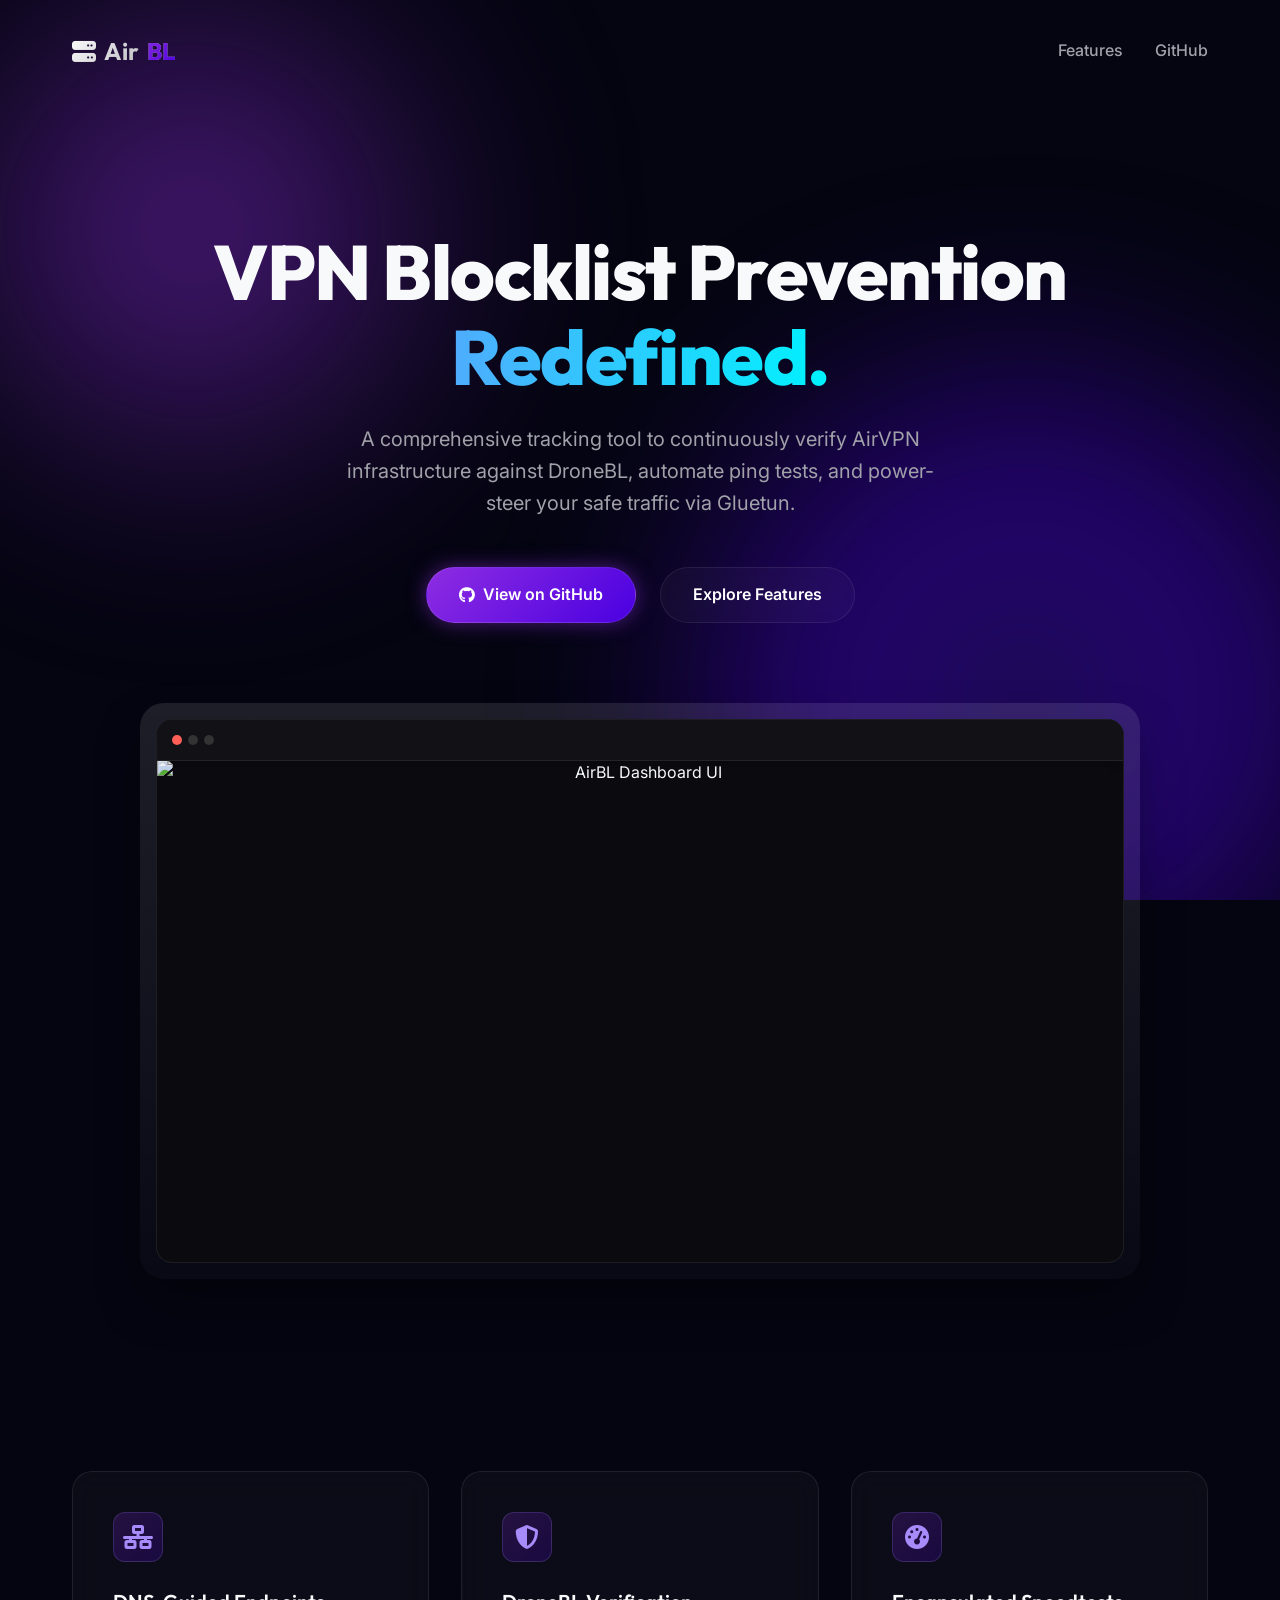
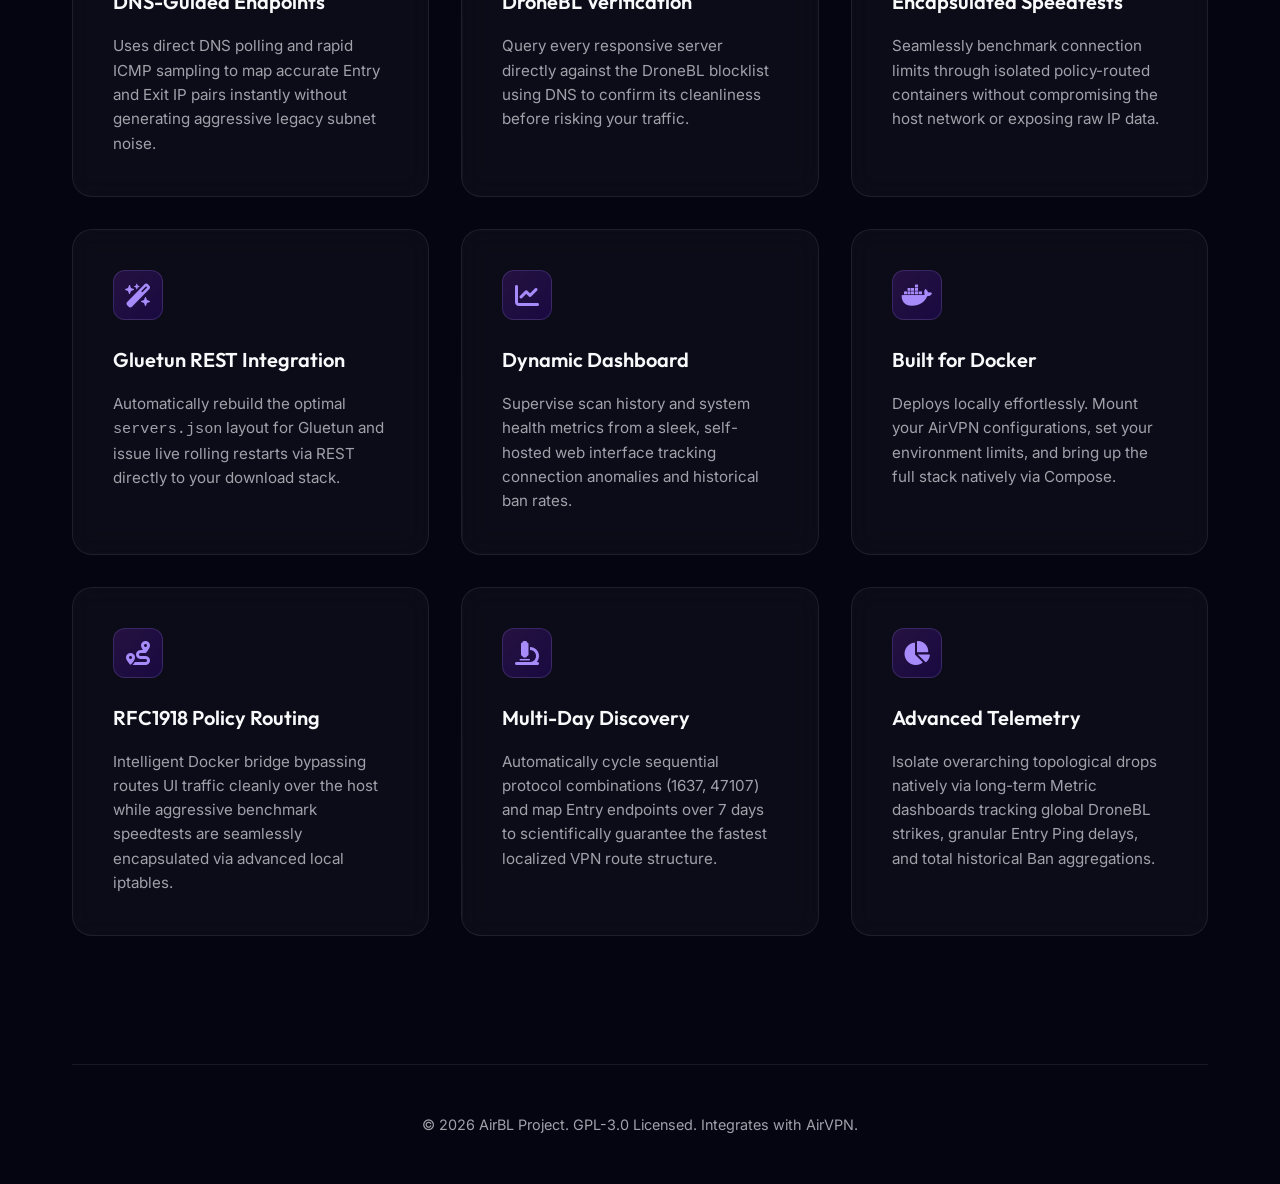
==== index.html @ 12a6de23 "Create index.html" ====
<!DOCTYPE html>
<html lang="en">

<head>
  <meta charset="UTF-8">
  <meta name="viewport" content="width=device-width, initial-scale=1.0">
  <title>AirBL - Advanced AirVPN Blocklist Scanner</title>
  <meta name="description"
    content="AirBL is a comprehensive tool to scan AirVPN server infrastructure against the DroneBL blocklist, complete with ping testing, speedtest integration, and a real-time web dashboard.">
  <link rel="icon"
    href="data:image/svg+xml,<svg xmlns=%22http://www.w3.org/2000/svg%22 viewBox=%220 0 100 100%22><text y=%22.9em%22 font-size=%2290%22>🌐</text></svg>">
  <link rel="preconnect" href="https://fonts.googleapis.com">
  <link rel="preconnect" href="https://fonts.gstatic.com" crossorigin>
  <link
    href="https://fonts.googleapis.com/css2?family=Inter:wght@400;500;600;700;800&family=Outfit:wght@500;700&display=swap"
    rel="stylesheet">
  <style>
    :root {
      --bg-dark: #050511;
      --glass-bg: rgba(255, 255, 255, 0.03);
      --glass-border: rgba(255, 255, 255, 0.08);
      --primary: #4A00E0;
      --secondary: #8E2DE2;
      --accent-glow: rgba(142, 45, 226, 0.5);
      --text-main: #f8f9fa;
      --text-muted: #a1a1aa;
    }

    * {
      margin: 0;
      padding: 0;
      box-sizing: border-box;
    }

    body {
      font-family: 'Inter', sans-serif;
      background-color: var(--bg-dark);
      color: var(--text-main);
      overflow-x: hidden;
      line-height: 1.6;
    }

    /* Animated Background */
    .bg-blobs {
      position: fixed;
      top: 0;
      left: 0;
      width: 100vw;
      height: 100vh;
      z-index: -1;
      overflow: hidden;
      pointer-events: none;
    }

    .blob {
      position: absolute;
      border-radius: 50%;
      filter: blur(100px);
      opacity: 0.6;
      animation: float 20s infinite ease-in-out alternate;
    }

    .blob-1 {
      top: -10%;
      left: -10%;
      width: 50vw;
      height: 50vw;
      background: radial-gradient(circle, var(--secondary) 0%, transparent 70%);
      animation-delay: 0s;
    }

    .blob-2 {
      bottom: -20%;
      right: -10%;
      width: 60vw;
      height: 60vw;
      background: radial-gradient(circle, #0f172a 0%, var(--primary) 40%, transparent 70%);
      animation-delay: -5s;
    }

    @keyframes float {
      0% {
        transform: translate(0, 0) scale(1);
      }

      50% {
        transform: translate(5%, 10%) scale(1.05);
      }

      100% {
        transform: translate(-5%, -5%) scale(0.95);
      }
    }

    /* Container */
    .container {
      max-width: 1200px;
      margin: 0 auto;
      padding: 0 2rem;
    }

    /* Navbar */
    header {
      padding: 2rem 0;
      display: flex;
      justify-content: space-between;
      align-items: center;
      animation: fadeInDown 1s ease-out forwards;
    }

    .logo {
      font-family: 'Outfit', sans-serif;
      font-size: 1.5rem;
      font-weight: 700;
      background: linear-gradient(135deg, #fff 0%, #a1a1aa 100%);
      -webkit-background-clip: text;
      -webkit-text-fill-color: transparent;
      display: flex;
      align-items: center;
      gap: 0.5rem;
    }

    .logo span {
      background: linear-gradient(135deg, var(--secondary) 0%, var(--primary) 100%);
      -webkit-background-clip: text;
      -webkit-text-fill-color: transparent;
    }

    .nav-links {
      display: flex;
      gap: 2rem;
    }

    .nav-links a {
      color: var(--text-muted);
      text-decoration: none;
      font-weight: 500;
      transition: color 0.3s ease;
    }

    .nav-links a:hover {
      color: var(--text-main);
    }

    /* Hero Section */
    .hero {
      text-align: center;
      padding: 8rem 0 4rem;
      animation: fadeInUp 1s ease-out 0.2s forwards;
      opacity: 0;
      display: flex;
      flex-direction: column;
      align-items: center;
    }

    h1 {
      font-family: 'Outfit', sans-serif;
      font-size: clamp(3rem, 6vw, 5rem);
      font-weight: 800;
      line-height: 1.1;
      margin-bottom: 1.5rem;
      letter-spacing: -0.02em;
    }

    .text-gradient {
      background: linear-gradient(to right, #4facfe 0%, #00f2fe 100%);
      -webkit-background-clip: text;
      -webkit-text-fill-color: transparent;
    }

    .hero p {
      font-size: 1.25rem;
      color: var(--text-muted);
      max-width: 600px;
      margin: 0 auto 3rem;
    }

    .cta-group {
      display: flex;
      gap: 1.5rem;
      justify-content: center;
      margin-bottom: 5rem;
    }

    .btn {
      display: inline-flex;
      align-items: center;
      justify-content: center;
      padding: 0.875rem 2rem;
      border-radius: 9999px;
      font-weight: 600;
      text-decoration: none;
      transition: all 0.3s cubic-bezier(0.4, 0, 0.2, 1);
      cursor: pointer;
    }

    .btn-primary {
      background: linear-gradient(135deg, var(--secondary) 0%, var(--primary) 100%);
      color: white;
      box-shadow: 0 0 20px var(--accent-glow);
      border: 1px solid rgba(255, 255, 255, 0.1);
    }

    .btn-primary:hover {
      box-shadow: 0 0 30px var(--accent-glow);
      transform: translateY(-2px);
      filter: brightness(1.1);
    }

    .btn-secondary {
      background: var(--glass-bg);
      color: white;
      border: 1px solid var(--glass-border);
      backdrop-filter: blur(10px);
    }

    .btn-secondary:hover {
      background: rgba(255, 255, 255, 0.08);
      transform: translateY(-2px);
    }

    /* Placeholder UI Showcase */
    .showcase-wrapper {
      position: relative;
      max-width: 1000px;
      width: 100%;
      margin: 0 auto;
      border-radius: 24px;
      padding: 1rem;
      background: linear-gradient(to bottom, rgba(255, 255, 255, 0.1), rgba(255, 255, 255, 0.02));
      box-shadow: 0 25px 50px -12px rgba(0, 0, 0, 0.5);
      animation: float-slow 6s ease-in-out infinite;
    }

    @keyframes float-slow {
      0% {
        transform: translateY(0);
      }

      50% {
        transform: translateY(-15px);
      }

      100% {
        transform: translateY(0);
      }
    }

    .showcase-inner {
      border-radius: 16px;
      background: #0a0a0f;
      border: 1px solid var(--glass-border);
      aspect-ratio: 16/9;
      display: flex;
      align-items: center;
      justify-content: center;
      flex-direction: column;
      overflow: hidden;
      position: relative;
    }

    .showcase-inner::before {
      content: '';
      position: absolute;
      top: 0;
      left: 0;
      right: 0;
      height: 40px;
      background: #111116;
      border-bottom: 1px solid var(--glass-border);
      display: flex;
      align-items: center;
      padding: 0 1rem;
      box-shadow: 0 2px 10px rgba(0, 0, 0, 0.2);
    }

    .window-dots {
      position: absolute;
      top: 15px;
      left: 15px;
      display: flex;
      gap: 6px;
    }

    .window-dots span {
      width: 10px;
      height: 10px;
      border-radius: 50%;
      background: #333;
    }

    .window-dots span:nth-child(1) {
      background: #ff5f56;
    }

    .window-dots skip span:nth-child(2) {
      background: #ffbd2e;
    }

    .window-dots skip span:nth-child(3) {
      background: #27c93f;
    }

    .showcase-placeholder-text {
      color: var(--text-muted);
      font-size: 1.1rem;
      text-align: center;
      z-index: 10;
    }

    .showcase-placeholder-text i {
      display: block;
      font-size: 3rem;
      margin-bottom: 1rem;
      opacity: 0.5;
    }

    /* Features Grid */
    .features {
      padding: 8rem 0;
      display: grid;
      grid-template-columns: repeat(auto-fit, minmax(300px, 1fr));
      gap: 2rem;
    }

    .feature-card {
      background: var(--glass-bg);
      border: 1px solid var(--glass-border);
      border-radius: 20px;
      padding: 2.5rem;
      backdrop-filter: blur(12px);
      transition: all 0.3s ease;
      position: relative;
      overflow: hidden;
    }

    .feature-card::before {
      content: '';
      position: absolute;
      top: 0;
      left: 0;
      width: 100%;
      height: 100%;
      background: linear-gradient(45deg, transparent, rgba(255, 255, 255, 0.05), transparent);
      transform: translateX(-100%);
      transition: 0.6s;
    }

    .feature-card:hover {
      transform: translateY(-5px);
      border-color: rgba(255, 255, 255, 0.15);
      background: rgba(255, 255, 255, 0.05);
    }

    .feature-card:hover::before {
      transform: translateX(100%);
    }

    .feature-icon {
      width: 50px;
      height: 50px;
      border-radius: 12px;
      background: linear-gradient(135deg, rgba(142, 45, 226, 0.2) 0%, rgba(74, 0, 224, 0.2) 100%);
      display: flex;
      align-items: center;
      justify-content: center;
      margin-bottom: 1.5rem;
      color: #a78bfa;
      font-size: 1.5rem;
      border: 1px solid rgba(167, 139, 250, 0.2);
    }

    .feature-card h3 {
      font-family: 'Outfit', sans-serif;
      font-size: 1.25rem;
      margin-bottom: 1rem;
      font-weight: 600;
    }

    .feature-card p {
      color: var(--text-muted);
      font-size: 0.95rem;
    }

    /* Footer */
    footer {
      border-top: 1px solid var(--glass-border);
      padding: 3rem 0;
      text-align: center;
      color: var(--text-muted);
      font-size: 0.9rem;
    }

    /* Animations */
    @keyframes fadeInUp {
      from {
        opacity: 0;
        transform: translateY(20px);
      }

      to {
        opacity: 1;
        transform: translateY(0);
      }
    }

    @keyframes fadeInDown {
      from {
        opacity: 0;
        transform: translateY(-20px);
      }

      to {
        opacity: 1;
        transform: translateY(0);
      }
    }
  </style>
  <!-- Optional Icons -->
  <link rel="stylesheet" href="https://cdnjs.cloudflare.com/ajax/libs/font-awesome/6.4.0/css/all.min.css">
</head>

<body>
  <div class="bg-blobs">
    <div class="blob blob-1"></div>
    <div class="blob blob-2"></div>
  </div>

  <div class="container">
    <header>
      <div class="logo">
        <i class="fa-solid fa-server"></i>
        Air<span>BL</span>
      </div>
      <div class="nav-links">
        <a href="#features">Features</a>
        <a href="https://github.com/esurient/AirBL" target="_blank">GitHub</a>
      </div>
    </header>

    <main>
      <section class="hero">
        <h1>VPN Blocklist Prevention <br> <span class="text-gradient">Redefined.</span></h1>
        <p>A comprehensive tracking tool to continuously verify AirVPN infrastructure against DroneBL, automate ping
          tests, and power-steer your safe traffic via Gluetun.</p>

        <div class="cta-group">
          <a href="https://github.com/esurient/AirBL" class="btn btn-primary" target="_blank">
            <i class="fa-brands fa-github" style="margin-right: 8px;"></i> View on GitHub
          </a>
          <a href="#features" class="btn btn-secondary">Explore Features</a>
        </div>

        <div class="showcase-wrapper">
          <div class="showcase-inner">
            <div class="window-dots">
              <span></span><span></span><span></span>
            </div>
            <img src="https://raw.githubusercontent.com/esurient/AirBL/main/assets/dashboard.png"
              alt="AirBL Dashboard UI"
              style="width: 100%; height: 100%; object-fit: cover; border-bottom-left-radius: 16px; border-bottom-right-radius: 16px; margin-top: 40px;">
          </div>
        </div>
      </section>

      <section id="features" class="features">
        <div class="feature-card">
          <div class="feature-icon">
            <i class="fa-solid fa-network-wired"></i>
          </div>
          <h3>DNS-Guided Endpoints</h3>
          <p>Uses direct DNS polling and rapid ICMP sampling to map accurate Entry and Exit IP pairs instantly without
            generating aggressive legacy subnet noise.</p>
        </div>

        <div class="feature-card">
          <div class="feature-icon">
            <i class="fa-solid fa-shield-halved"></i>
          </div>
          <h3>DroneBL Verification</h3>
          <p>Query every responsive server directly against the DroneBL blocklist using DNS to confirm its cleanliness
            before risking your traffic.</p>
        </div>

        <div class="feature-card">
          <div class="feature-icon">
            <i class="fa-solid fa-gauge-high"></i>
          </div>
          <h3>Encapsulated Speedtests</h3>
          <p>Seamlessly benchmark connection limits through isolated policy-routed containers without compromising the
            host network or exposing raw IP data.</p>
        </div>

        <div class="feature-card">
          <div class="feature-icon">
            <i class="fa-solid fa-wand-magic-sparkles"></i>
          </div>
          <h3>Gluetun REST Integration</h3>
          <p>Automatically rebuild the optimal <code>servers.json</code> layout for Gluetun and issue live rolling
            restarts via REST directly to your download stack.</p>
        </div>

        <div class="feature-card">
          <div class="feature-icon">
            <i class="fa-solid fa-chart-line"></i>
          </div>
          <h3>Dynamic Dashboard</h3>
          <p>Supervise scan history and system health metrics from a sleek, self-hosted web interface tracking
            connection anomalies and historical ban rates.</p>
        </div>

        <div class="feature-card">
          <div class="feature-icon">
            <i class="fa-brands fa-docker"></i>
          </div>
          <h3>Built for Docker</h3>
          <p>Deploys locally effortlessly. Mount your AirVPN configurations, set your environment limits, and bring up
            the full stack natively via Compose.</p>
        </div>

        <div class="feature-card">
          <div class="feature-icon">
            <i class="fa-solid fa-route"></i>
          </div>
          <h3>RFC1918 Policy Routing</h3>
          <p>Intelligent Docker bridge bypassing routes UI traffic cleanly over the host while aggressive benchmark
            speedtests are seamlessly encapsulated via advanced local iptables.</p>
        </div>

        <div class="feature-card">
          <div class="feature-icon">
            <i class="fa-solid fa-microscope"></i>
          </div>
          <h3>Multi-Day Discovery</h3>
          <p>Automatically cycle sequential protocol combinations (1637, 47107) and map Entry endpoints over 7 days to
            scientifically guarantee the fastest localized VPN route structure.</p>
        </div>

        <div class="feature-card">
          <div class="feature-icon">
            <i class="fa-solid fa-chart-pie"></i>
          </div>
          <h3>Advanced Telemetry</h3>
          <p>Isolate overarching topological drops natively via long-term Metric dashboards tracking global DroneBL
            strikes, granular Entry Ping delays, and total historical Ban aggregations.</p>
        </div>
      </section>
    </main>

    <footer>
      <p>&copy; 2026 AirBL Project. GPL-3.0 Licensed. Integrates with AirVPN.</p>
    </footer>
  </div>
</body>

</html>
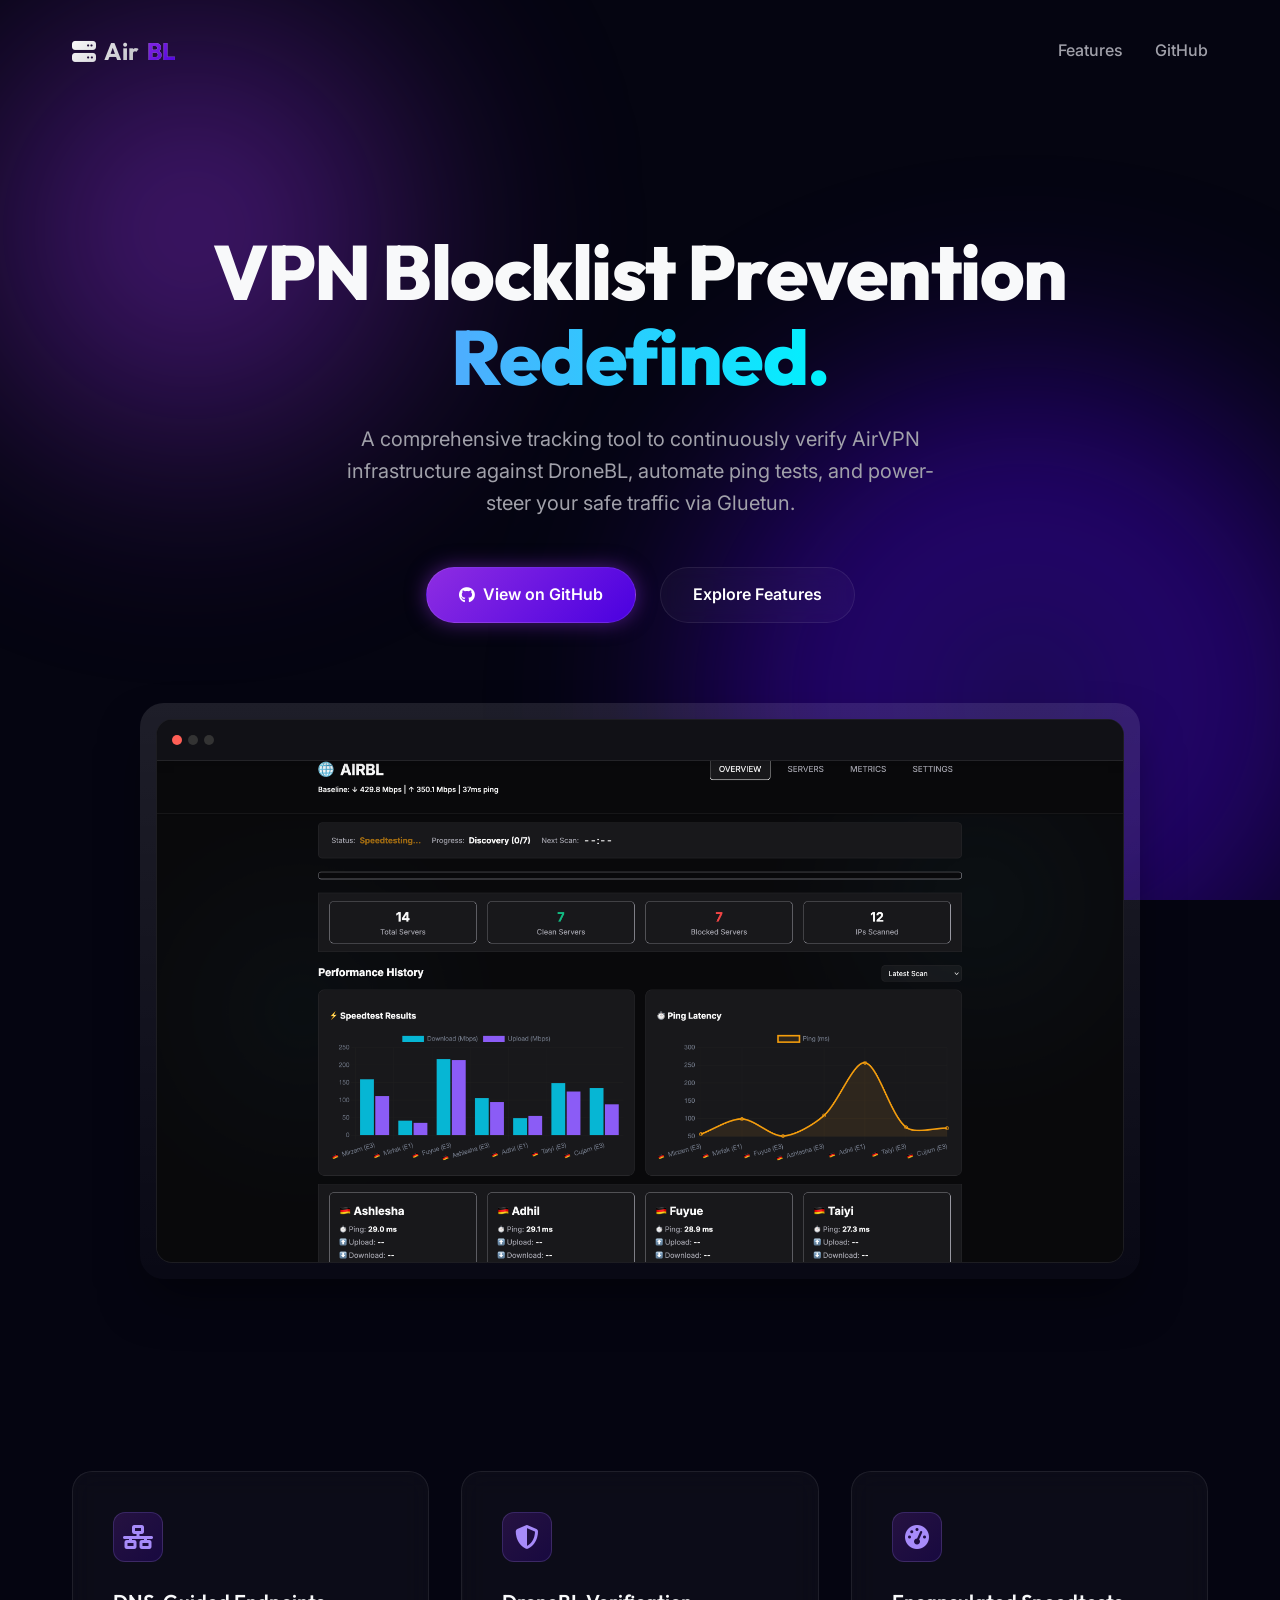
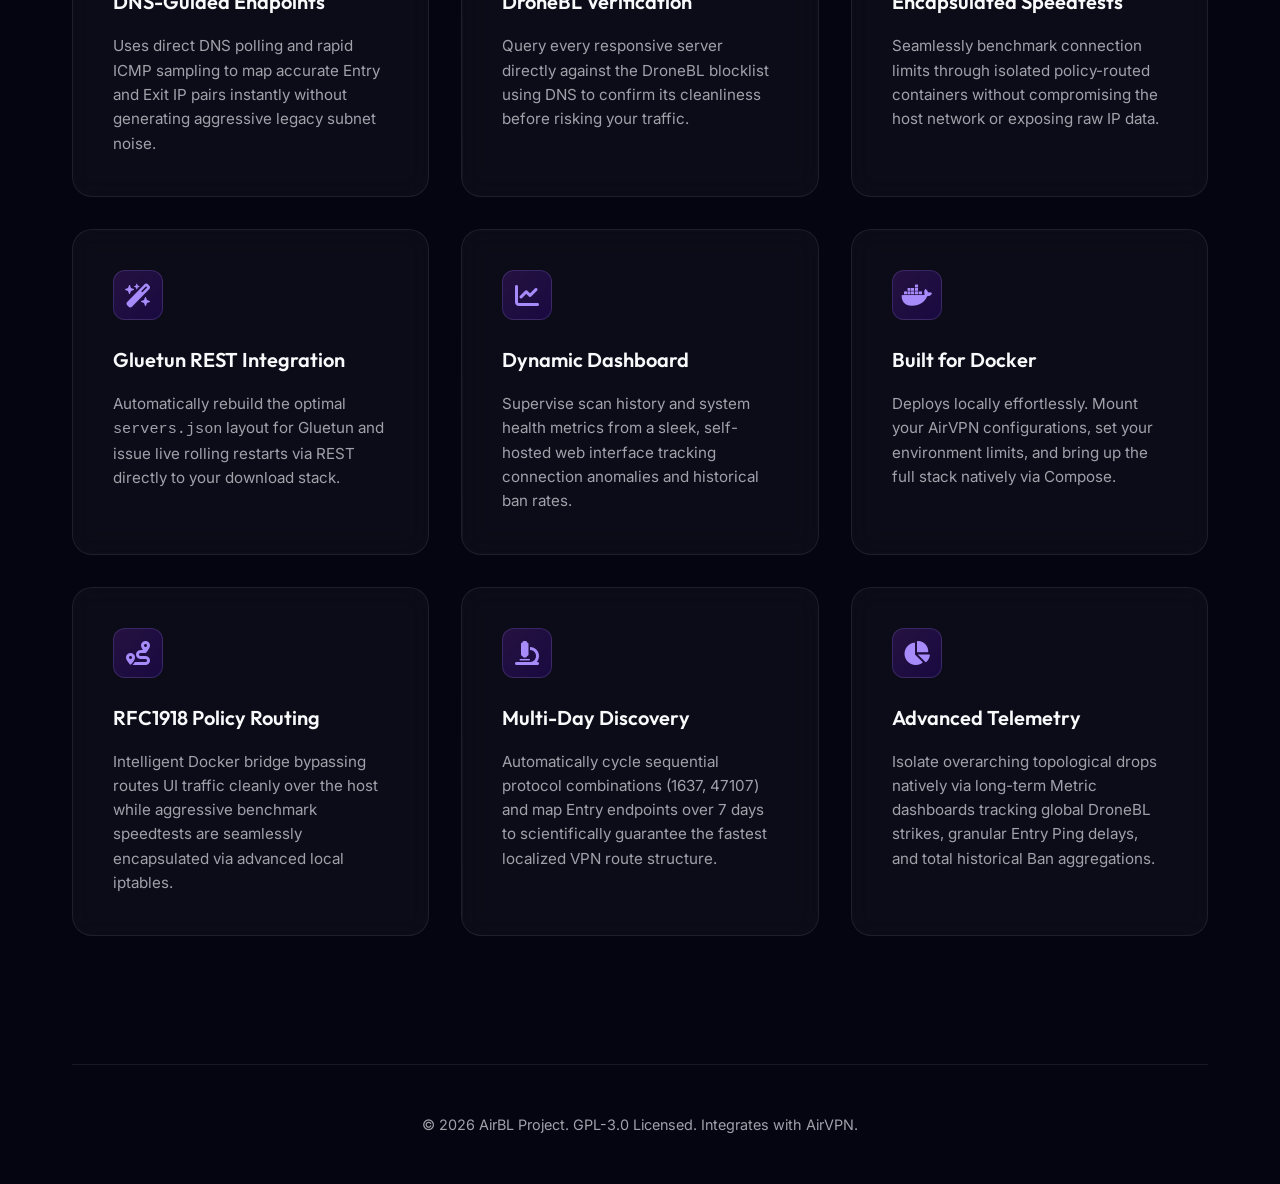
==== commit 199fe868: "Update index.html" ====
--- a/index.html
+++ b/index.html
@@ -456,7 +456,7 @@
             <div class="window-dots">
               <span></span><span></span><span></span>
             </div>
-            <img src="https://raw.githubusercontent.com/esurient/AirBL/main/assets/dashboard.png"
+            <img src="assets/dashboard.png"
               alt="AirBL Dashboard UI"
               style="width: 100%; height: 100%; object-fit: cover; border-bottom-left-radius: 16px; border-bottom-right-radius: 16px; margin-top: 40px;">
           </div>
@@ -553,4 +553,4 @@
   </div>
 </body>
 
-</html>+</html>
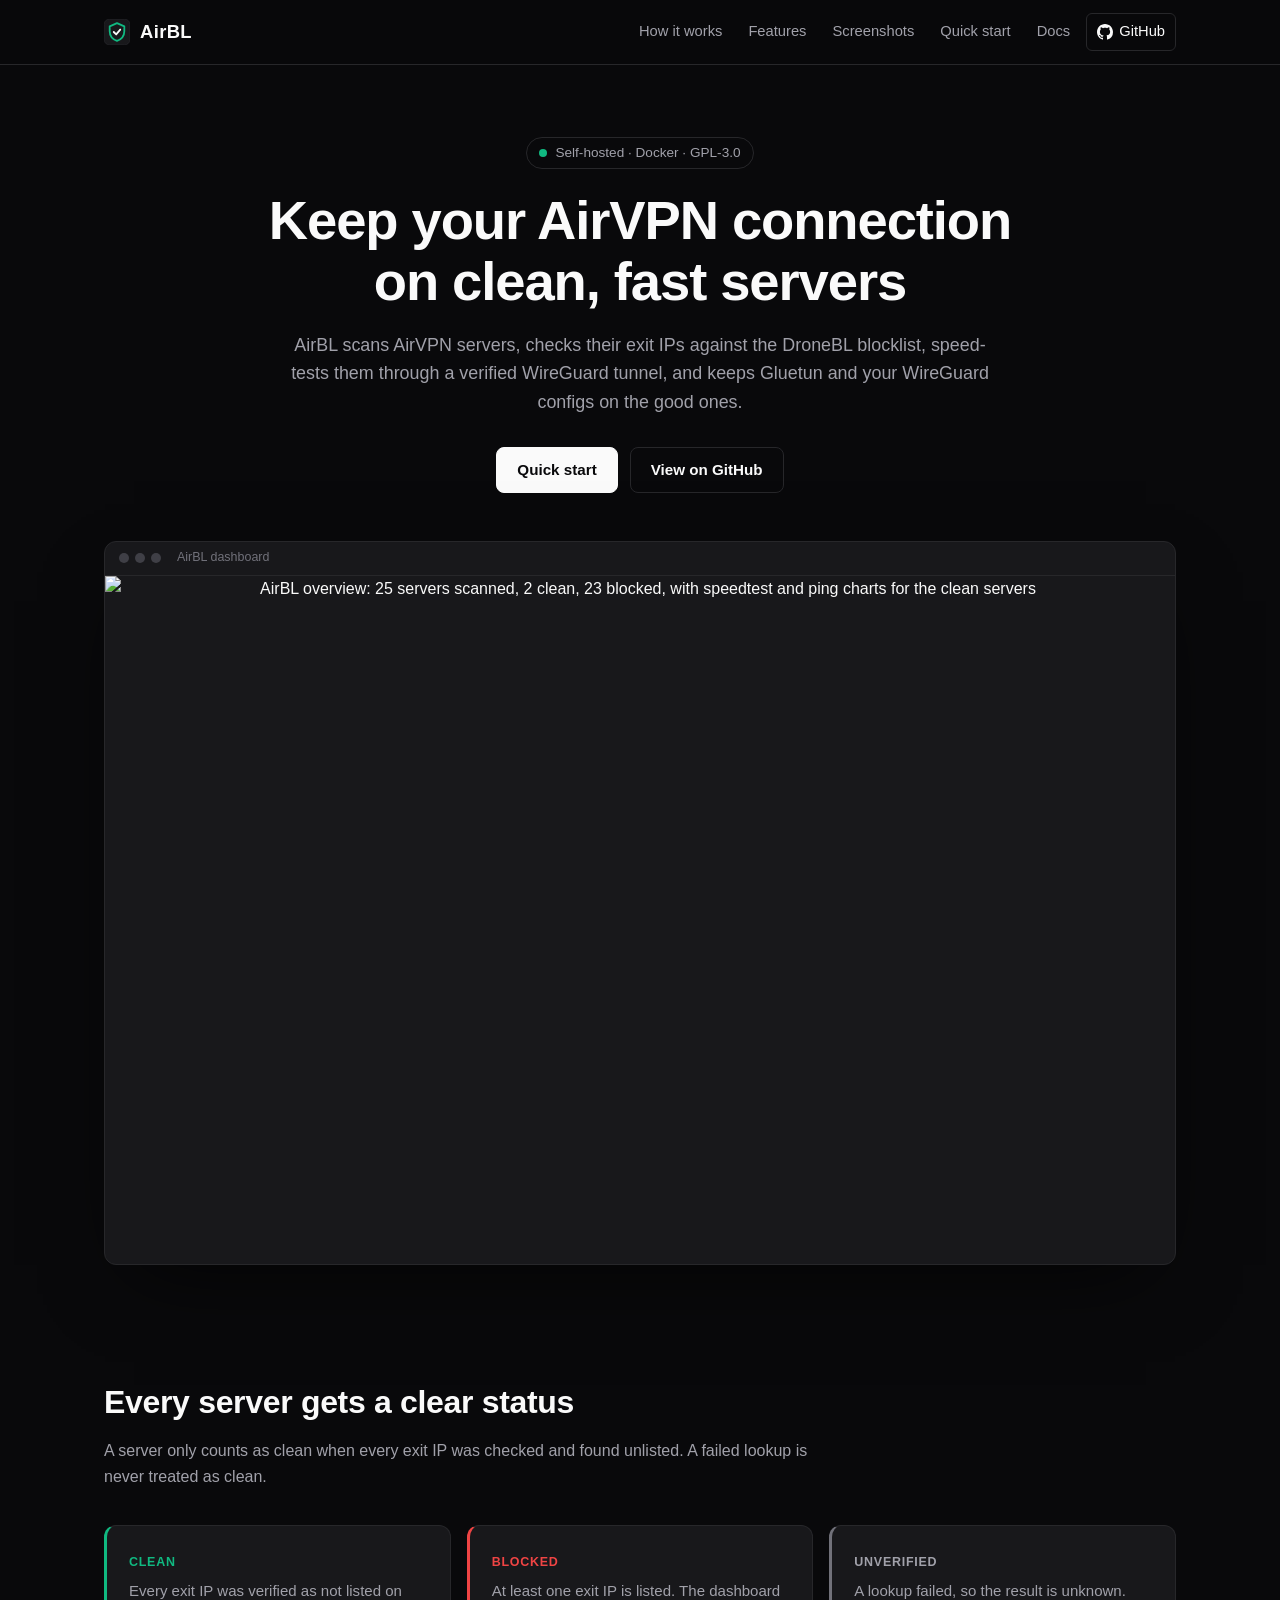
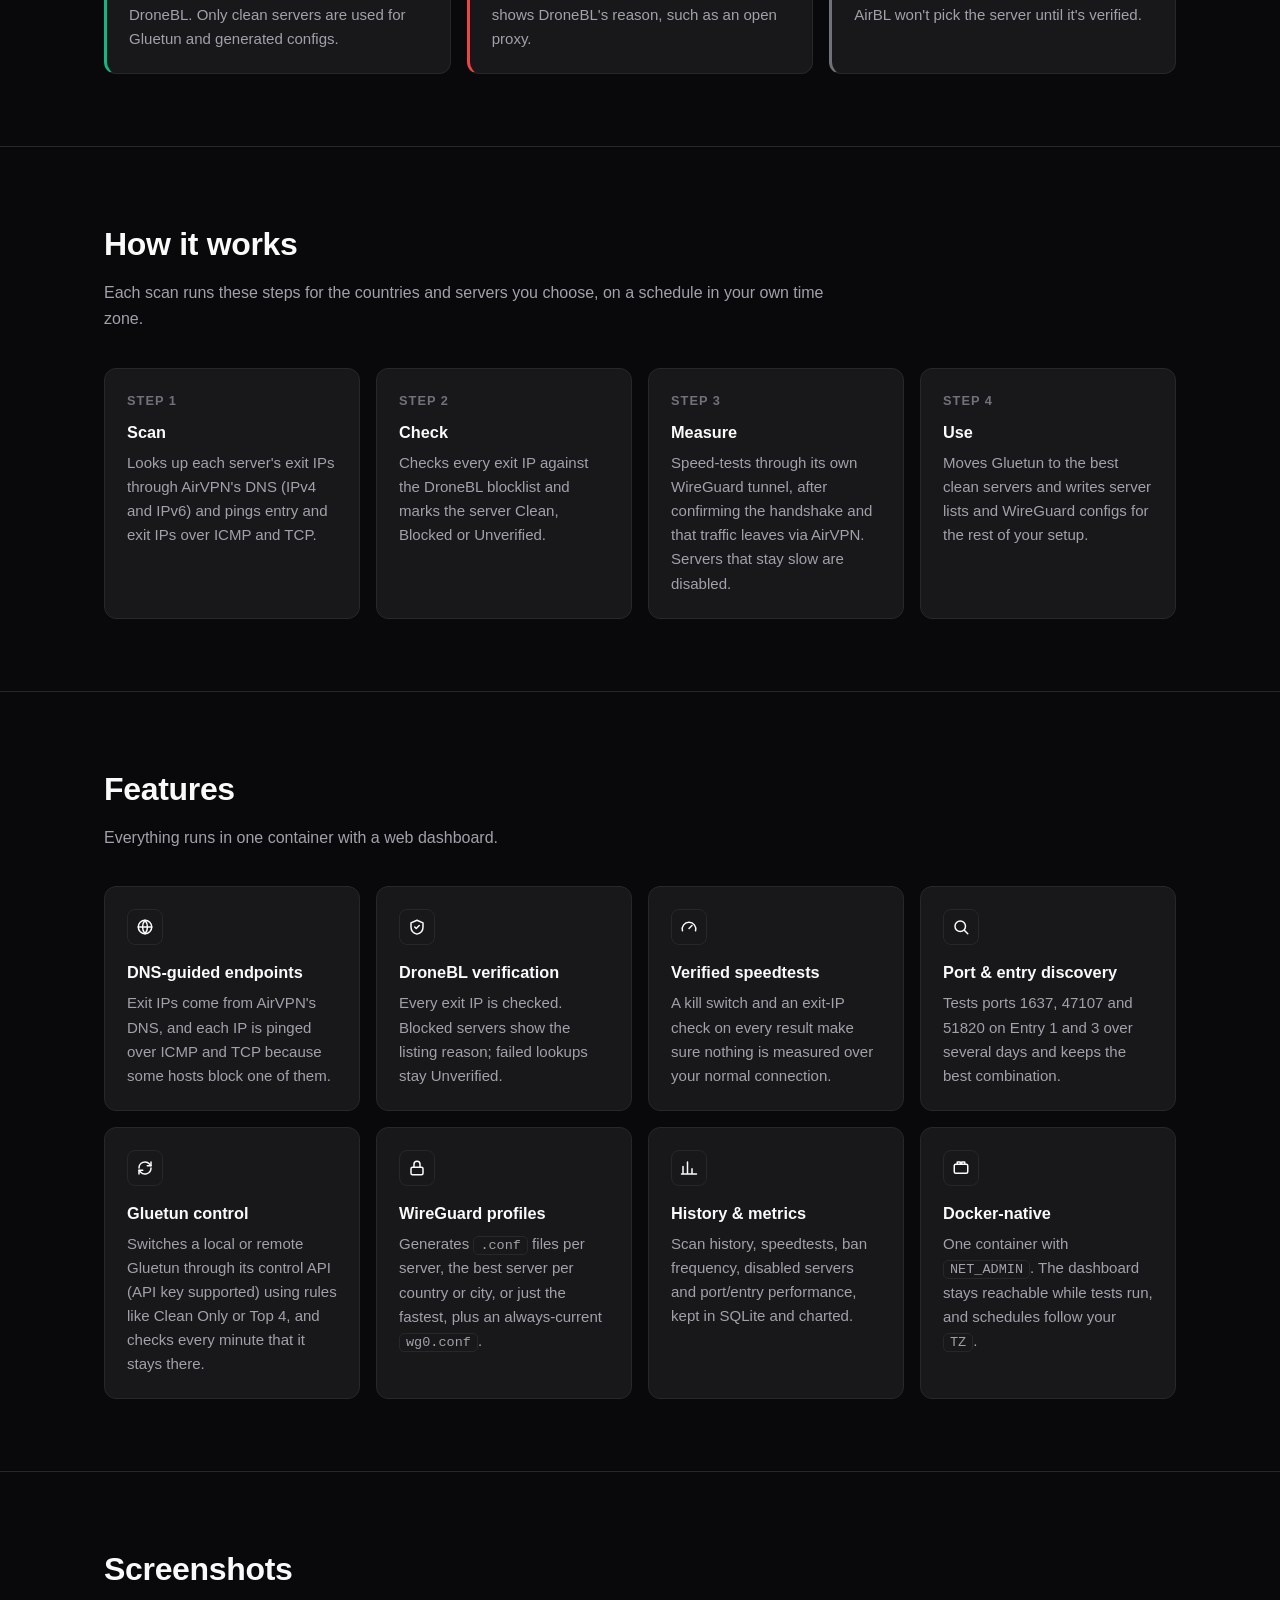
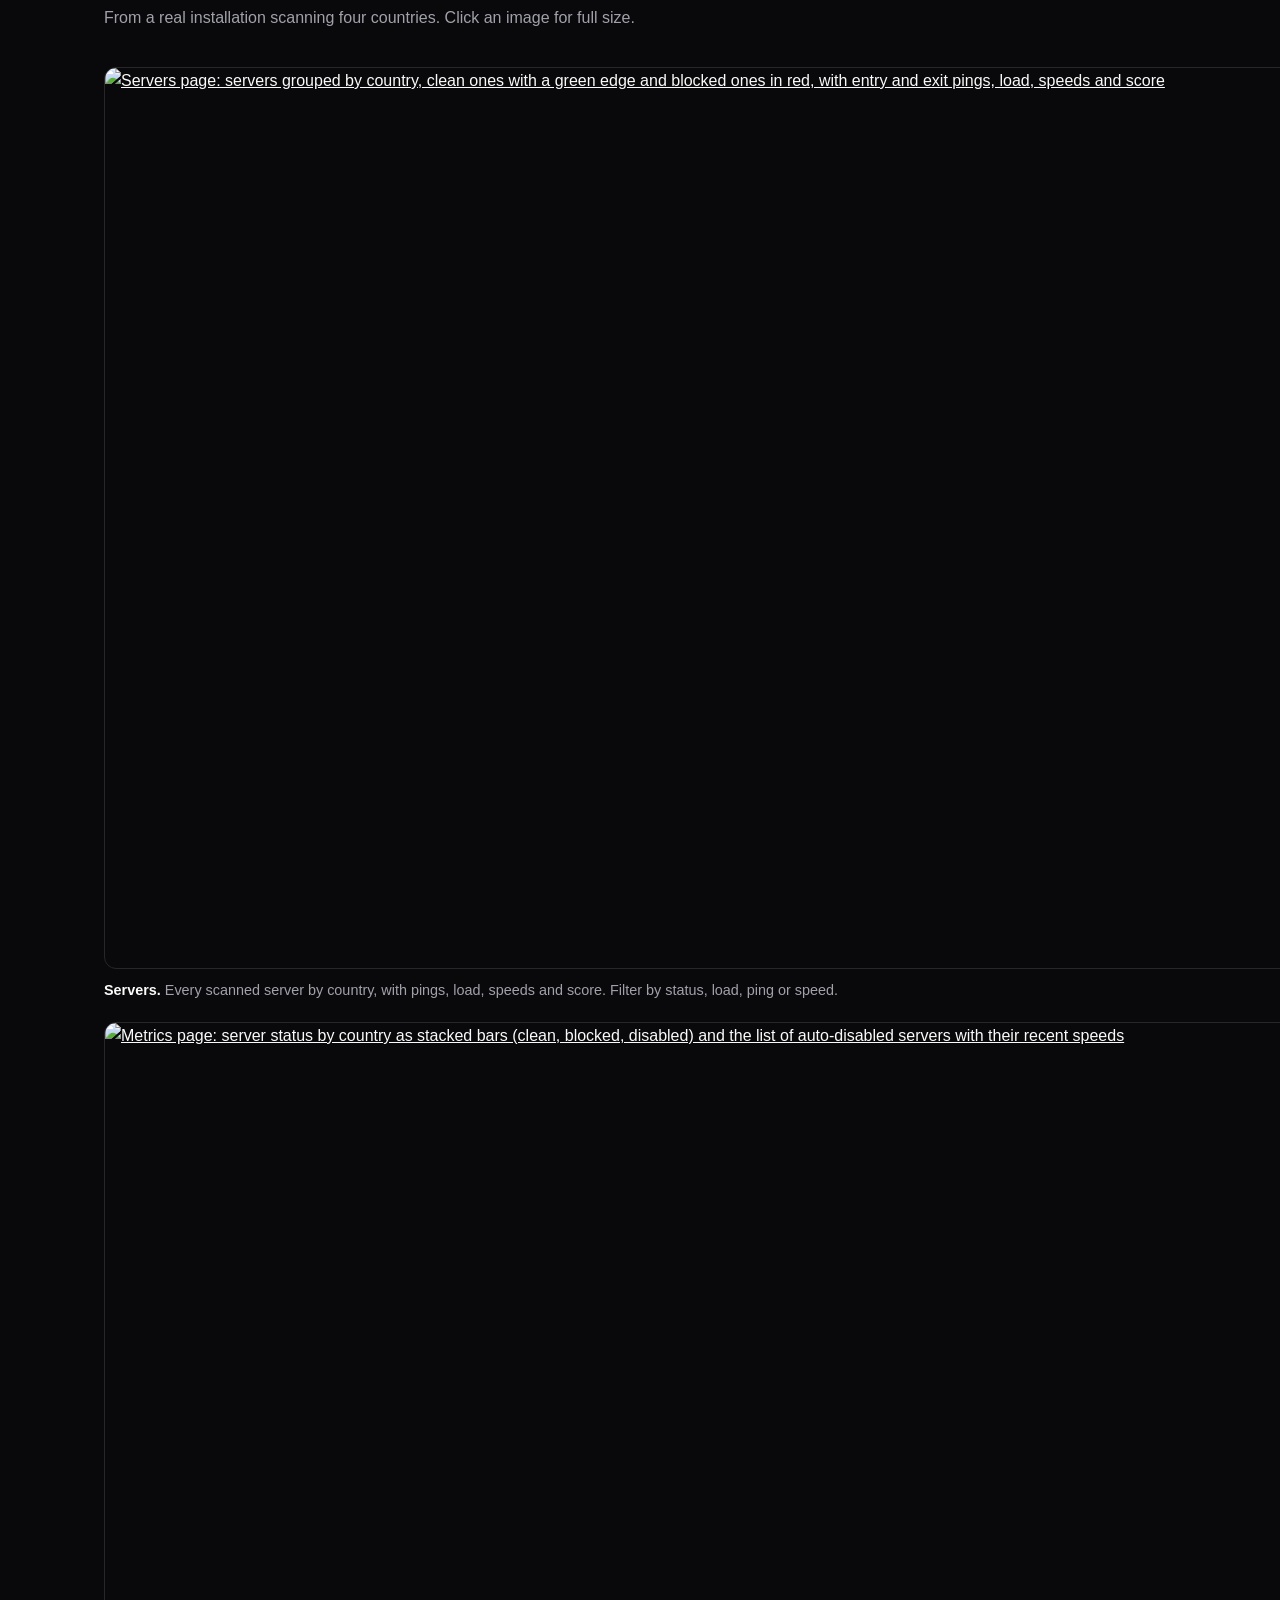
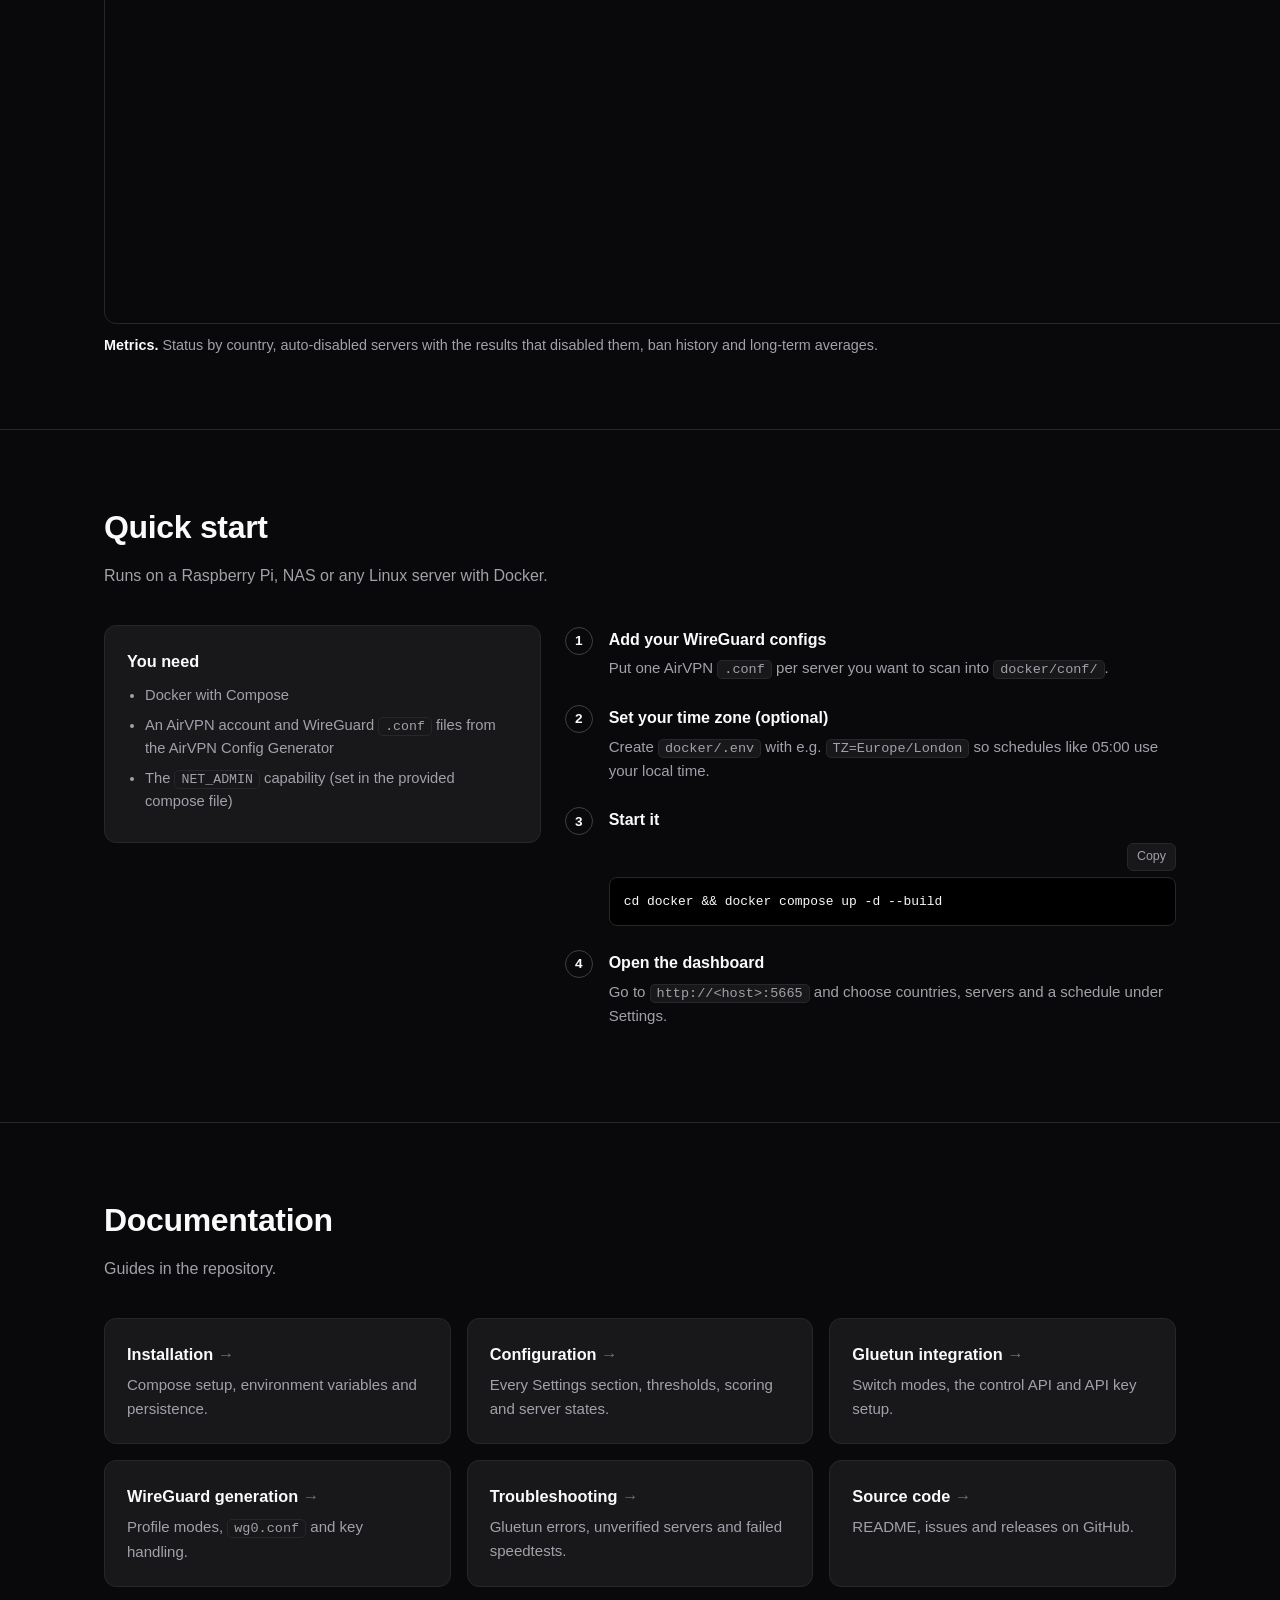
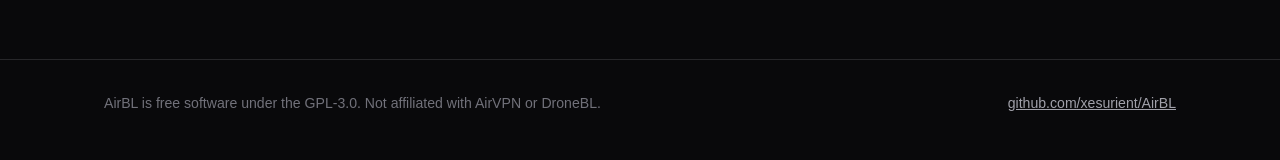
==== commit bb7dec4e: "Update index.html" ====
--- a/index.html
+++ b/index.html
@@ -4,553 +4,1035 @@
 <head>
   <meta charset="UTF-8">
   <meta name="viewport" content="width=device-width, initial-scale=1.0">
-  <title>AirBL - Advanced AirVPN Blocklist Scanner</title>
+  <title>AirBL: keep AirVPN on clean, fast servers</title>
   <meta name="description"
-    content="AirBL is a comprehensive tool to scan AirVPN server infrastructure against the DroneBL blocklist, complete with ping testing, speedtest integration, and a real-time web dashboard.">
+    content="AirBL scans AirVPN servers, checks their exit IPs against the DroneBL blocklist, speed-tests them through a verified WireGuard tunnel, and keeps Gluetun and your WireGuard configs on the clean, fast ones. Self-hosted, Docker, GPL-3.0.">
+  <meta name="theme-color" content="#09090b">
+  <meta property="og:type" content="website">
+  <meta property="og:title" content="AirBL: keep AirVPN on clean, fast servers">
+  <meta property="og:description"
+    content="Scan AirVPN servers, check exit IPs against DroneBL, speed-test through a verified tunnel, and steer Gluetun to the clean, fast ones.">
+  <meta property="og:url" content="https://xesurient.github.io/AirBL/">
+  <meta property="og:image" content="https://xesurient.github.io/AirBL/assets/og.jpg">
+  <meta property="og:image:width" content="1200">
+  <meta property="og:image:height" content="630">
+  <meta name="twitter:card" content="summary_large_image">
   <link rel="icon"
-    href="data:image/svg+xml,<svg xmlns=%22http://www.w3.org/2000/svg%22 viewBox=%220 0 100 100%22><text y=%22.9em%22 font-size=%2290%22>🌐</text></svg>">
-  <link rel="preconnect" href="https://fonts.googleapis.com">
-  <link rel="preconnect" href="https://fonts.gstatic.com" crossorigin>
-  <link
-    href="https://fonts.googleapis.com/css2?family=Inter:wght@400;500;600;700;800&family=Outfit:wght@500;700&display=swap"
-    rel="stylesheet">
+    href="data:image/svg+xml,%3Csvg xmlns='http://www.w3.org/2000/svg' viewBox='0 0 32 32'%3E%3Crect width='32' height='32' rx='7' fill='%2309090b'/%3E%3Cpath d='M16 5l9 4v6c0 6-4 10-9 12-5-2-9-6-9-12V9z' fill='none' stroke='%2310b981' stroke-width='2.4' stroke-linejoin='round'/%3E%3Cpath d='M12 16l3 3 5-6' fill='none' stroke='%23fafafa' stroke-width='2.4' stroke-linecap='round' stroke-linejoin='round'/%3E%3C/svg%3E">
   <style>
+    /* Same tokens as the dashboard (airbl/static/css/style.css) */
     :root {
-      --bg-dark: #050511;
-      --glass-bg: rgba(255, 255, 255, 0.03);
-      --glass-border: rgba(255, 255, 255, 0.08);
-      --primary: #4A00E0;
-      --secondary: #8E2DE2;
-      --accent-glow: rgba(142, 45, 226, 0.5);
-      --text-main: #f8f9fa;
-      --text-muted: #a1a1aa;
-    }
-
-    * {
+      --bg-primary: #09090b;
+      --bg-card: #18181b;
+      --bg-hover: rgba(255, 255, 255, 0.04);
+      --text-primary: #fafafa;
+      --text-secondary: #a1a1aa;
+      --border: #27272a;
+      --border-hover: #3f3f46;
+      --success: #10b981;
+      --warning: #f59e0b;
+      --danger: #ef4444;
+      --muted: #71717a;
+      --radius: 12px;
+      --max: 1120px;
+    }
+
+    *,
+    *::before,
+    *::after {
+      box-sizing: border-box;
+    }
+
+    html {
+      scroll-behavior: smooth;
+    }
+
+    body {
       margin: 0;
-      padding: 0;
-      box-sizing: border-box;
-    }
-
-    body {
-      font-family: 'Inter', sans-serif;
-      background-color: var(--bg-dark);
-      color: var(--text-main);
-      overflow-x: hidden;
+      font-family: -apple-system, BlinkMacSystemFont, "Segoe UI", Inter, Roboto, "Helvetica Neue", Arial, sans-serif;
+      background: var(--bg-primary);
+      color: var(--text-primary);
       line-height: 1.6;
-    }
-
-    /* Animated Background */
-    .bg-blobs {
-      position: fixed;
+      font-size: 1rem;
+      -webkit-font-smoothing: antialiased;
+    }
+
+    a {
+      color: inherit;
+    }
+
+    :focus-visible {
+      outline: 2px solid var(--success);
+      outline-offset: 3px;
+      border-radius: 4px;
+    }
+
+    .skip {
+      position: absolute;
+      left: -999px;
+      top: 8px;
+      background: var(--text-primary);
+      color: var(--bg-primary);
+      padding: 8px 14px;
+      border-radius: 6px;
+      z-index: 10;
+    }
+
+    .skip:focus {
+      left: 8px;
+    }
+
+    .wrap {
+      max-width: var(--max);
+      margin: 0 auto;
+      padding: 0 24px;
+    }
+
+    code,
+    pre {
+      font-family: ui-monospace, SFMono-Regular, Menlo, Consolas, monospace;
+      font-size: 0.9em;
+    }
+
+    code {
+      background: var(--bg-card);
+      border: 1px solid var(--border);
+      border-radius: 5px;
+      padding: 1px 6px;
+    }
+
+    /* Header */
+    .site-header {
+      border-bottom: 1px solid var(--border);
+      position: sticky;
       top: 0;
-      left: 0;
-      width: 100vw;
-      height: 100vh;
-      z-index: -1;
-      overflow: hidden;
-      pointer-events: none;
-    }
-
-    .blob {
-      position: absolute;
-      border-radius: 50%;
-      filter: blur(100px);
-      opacity: 0.6;
-      animation: float 20s infinite ease-in-out alternate;
-    }
-
-    .blob-1 {
-      top: -10%;
-      left: -10%;
-      width: 50vw;
-      height: 50vw;
-      background: radial-gradient(circle, var(--secondary) 0%, transparent 70%);
-      animation-delay: 0s;
-    }
-
-    .blob-2 {
-      bottom: -20%;
-      right: -10%;
-      width: 60vw;
-      height: 60vw;
-      background: radial-gradient(circle, #0f172a 0%, var(--primary) 40%, transparent 70%);
-      animation-delay: -5s;
-    }
-
-    @keyframes float {
-      0% {
-        transform: translate(0, 0) scale(1);
-      }
-
-      50% {
-        transform: translate(5%, 10%) scale(1.05);
-      }
-
-      100% {
-        transform: translate(-5%, -5%) scale(0.95);
-      }
-    }
-
-    /* Container */
-    .container {
-      max-width: 1200px;
-      margin: 0 auto;
-      padding: 0 2rem;
-    }
-
-    /* Navbar */
-    header {
-      padding: 2rem 0;
-      display: flex;
-      justify-content: space-between;
-      align-items: center;
-      animation: fadeInDown 1s ease-out forwards;
-    }
-
-    .logo {
-      font-family: 'Outfit', sans-serif;
-      font-size: 1.5rem;
-      font-weight: 700;
-      background: linear-gradient(135deg, #fff 0%, #a1a1aa 100%);
-      -webkit-background-clip: text;
-      -webkit-text-fill-color: transparent;
+      background: rgba(9, 9, 11, 0.85);
+      backdrop-filter: blur(8px);
+      z-index: 5;
+    }
+
+    .site-header .wrap {
       display: flex;
       align-items: center;
-      gap: 0.5rem;
-    }
-
-    .logo span {
-      background: linear-gradient(135deg, var(--secondary) 0%, var(--primary) 100%);
-      -webkit-background-clip: text;
-      -webkit-text-fill-color: transparent;
-    }
-
-    .nav-links {
+      justify-content: space-between;
+      height: 64px;
+    }
+
+    .brand {
       display: flex;
-      gap: 2rem;
-    }
-
-    .nav-links a {
-      color: var(--text-muted);
+      align-items: center;
+      gap: 10px;
+      font-weight: 700;
+      font-size: 1.15rem;
+      letter-spacing: 0.02em;
       text-decoration: none;
-      font-weight: 500;
-      transition: color 0.3s ease;
-    }
-
-    .nav-links a:hover {
-      color: var(--text-main);
-    }
-
-    /* Hero Section */
-    .hero {
-      text-align: center;
-      padding: 8rem 0 4rem;
-      animation: fadeInUp 1s ease-out 0.2s forwards;
-      opacity: 0;
+    }
+
+    .nav {
+      display: flex;
+      gap: 6px;
+      align-items: center;
+    }
+
+    .nav a {
+      color: var(--text-secondary);
+      text-decoration: none;
+      font-size: 0.92rem;
+      padding: 6px 10px;
+      border-radius: 6px;
+    }
+
+    .nav a:hover {
+      color: var(--text-primary);
+      background: var(--bg-hover);
+    }
+
+    .nav .gh {
+      color: var(--text-primary);
+      border: 1px solid var(--border);
+      display: inline-flex;
+      align-items: center;
+      gap: 6px;
+    }
+
+    .menu {
+      display: none;
+    }
+
+    .menu summary {
+      list-style: none;
+      cursor: pointer;
+      padding: 6px 10px;
+      border: 1px solid var(--border);
+      border-radius: 6px;
+      color: var(--text-secondary);
+      font-size: 0.92rem;
+    }
+
+    .menu summary::-webkit-details-marker {
+      display: none;
+    }
+
+    .menu nav {
+      position: absolute;
+      right: 24px;
+      top: 58px;
+      background: var(--bg-card);
+      border: 1px solid var(--border);
+      border-radius: 10px;
+      padding: 8px;
       display: flex;
       flex-direction: column;
+      min-width: 180px;
+    }
+
+    .menu nav a {
+      color: var(--text-secondary);
+      text-decoration: none;
+      padding: 8px 10px;
+      border-radius: 6px;
+    }
+
+    .menu nav a:hover {
+      color: var(--text-primary);
+      background: var(--bg-hover);
+    }
+
+    /* Hero */
+    .hero {
+      padding-top: 72px;
+      padding-bottom: 40px;
+      text-align: center;
+    }
+
+    .eyebrow {
+      display: inline-flex;
       align-items: center;
+      gap: 8px;
+      font-size: 0.85rem;
+      color: var(--text-secondary);
+      border: 1px solid var(--border);
+      border-radius: 999px;
+      padding: 4px 12px;
+      margin-bottom: 22px;
+    }
+
+    .dot {
+      width: 8px;
+      height: 8px;
+      border-radius: 50%;
+      background: var(--success);
+      display: inline-block;
     }
 
     h1 {
-      font-family: 'Outfit', sans-serif;
-      font-size: clamp(3rem, 6vw, 5rem);
-      font-weight: 800;
-      line-height: 1.1;
-      margin-bottom: 1.5rem;
+      font-size: clamp(2.1rem, 5vw, 3.4rem);
+      line-height: 1.12;
       letter-spacing: -0.02em;
-    }
-
-    .text-gradient {
-      background: linear-gradient(to right, #4facfe 0%, #00f2fe 100%);
-      -webkit-background-clip: text;
-      -webkit-text-fill-color: transparent;
-    }
-
-    .hero p {
-      font-size: 1.25rem;
-      color: var(--text-muted);
-      max-width: 600px;
-      margin: 0 auto 3rem;
-    }
-
-    .cta-group {
+      margin: 0 auto 18px;
+      max-width: 820px;
+    }
+
+    .lead {
+      color: var(--text-secondary);
+      font-size: 1.12rem;
+      max-width: 700px;
+      margin: 0 auto 30px;
+    }
+
+    .cta {
       display: flex;
-      gap: 1.5rem;
+      gap: 12px;
       justify-content: center;
-      margin-bottom: 5rem;
+      flex-wrap: wrap;
     }
 
     .btn {
       display: inline-flex;
       align-items: center;
-      justify-content: center;
-      padding: 0.875rem 2rem;
-      border-radius: 9999px;
+      gap: 8px;
+      padding: 10px 20px;
+      border-radius: 8px;
       font-weight: 600;
       text-decoration: none;
-      transition: all 0.3s cubic-bezier(0.4, 0, 0.2, 1);
-      cursor: pointer;
+      font-size: 0.95rem;
+      border: 1px solid var(--border);
+      transition: background 0.15s, border-color 0.15s;
     }
 
     .btn-primary {
-      background: linear-gradient(135deg, var(--secondary) 0%, var(--primary) 100%);
-      color: white;
-      box-shadow: 0 0 20px var(--accent-glow);
-      border: 1px solid rgba(255, 255, 255, 0.1);
+      background: var(--text-primary);
+      color: var(--bg-primary);
+      border-color: var(--text-primary);
     }
 
     .btn-primary:hover {
-      box-shadow: 0 0 30px var(--accent-glow);
-      transform: translateY(-2px);
-      filter: brightness(1.1);
-    }
-
-    .btn-secondary {
-      background: var(--glass-bg);
-      color: white;
-      border: 1px solid var(--glass-border);
-      backdrop-filter: blur(10px);
-    }
-
-    .btn-secondary:hover {
-      background: rgba(255, 255, 255, 0.08);
-      transform: translateY(-2px);
-    }
-
-    /* Placeholder UI Showcase */
-    .showcase-wrapper {
-      position: relative;
-      max-width: 1000px;
-      width: 100%;
-      margin: 0 auto;
-      border-radius: 24px;
-      padding: 1rem;
-      background: linear-gradient(to bottom, rgba(255, 255, 255, 0.1), rgba(255, 255, 255, 0.02));
-      box-shadow: 0 25px 50px -12px rgba(0, 0, 0, 0.5);
-      animation: float-slow 6s ease-in-out infinite;
-    }
-
-    @keyframes float-slow {
-      0% {
-        transform: translateY(0);
-      }
-
-      50% {
-        transform: translateY(-15px);
-      }
-
-      100% {
-        transform: translateY(0);
-      }
-    }
-
-    .showcase-inner {
-      border-radius: 16px;
-      background: #0a0a0f;
-      border: 1px solid var(--glass-border);
-      aspect-ratio: 16/9;
+      background: #e4e4e7;
+    }
+
+    .btn-ghost:hover {
+      background: var(--bg-hover);
+      border-color: var(--border-hover);
+    }
+
+    .frame {
+      margin: 48px auto 0;
+      border: 1px solid var(--border);
+      border-radius: var(--radius);
+      overflow: hidden;
+      background: var(--bg-card);
+      box-shadow: 0 30px 80px -30px rgba(0, 0, 0, 0.8);
+    }
+
+    .frame-bar {
+      height: 34px;
+      border-bottom: 1px solid var(--border);
       display: flex;
       align-items: center;
-      justify-content: center;
-      flex-direction: column;
-      overflow: hidden;
-      position: relative;
-    }
-
-    .showcase-inner::before {
-      content: '';
-      position: absolute;
-      top: 0;
-      left: 0;
-      right: 0;
-      height: 40px;
-      background: #111116;
-      border-bottom: 1px solid var(--glass-border);
-      display: flex;
-      align-items: center;
-      padding: 0 1rem;
-      box-shadow: 0 2px 10px rgba(0, 0, 0, 0.2);
-    }
-
-    .window-dots {
-      position: absolute;
-      top: 15px;
-      left: 15px;
-      display: flex;
       gap: 6px;
-    }
-
-    .window-dots span {
+      padding: 0 14px;
+    }
+
+    .frame-bar span {
       width: 10px;
       height: 10px;
       border-radius: 50%;
-      background: #333;
-    }
-
-    .window-dots span:nth-child(1) {
-      background: #ff5f56;
-    }
-
-    .window-dots skip span:nth-child(2) {
-      background: #ffbd2e;
-    }
-
-    .window-dots skip span:nth-child(3) {
-      background: #27c93f;
-    }
-
-    .showcase-placeholder-text {
-      color: var(--text-muted);
-      font-size: 1.1rem;
-      text-align: center;
-      z-index: 10;
-    }
-
-    .showcase-placeholder-text i {
+      background: var(--border-hover);
+    }
+
+    .frame-bar em {
+      margin-left: 10px;
+      font-style: normal;
+      font-size: 0.78rem;
+      color: var(--muted);
+    }
+
+    img {
       display: block;
-      font-size: 3rem;
-      margin-bottom: 1rem;
-      opacity: 0.5;
-    }
-
-    /* Features Grid */
-    .features {
-      padding: 8rem 0;
+      max-width: 100%;
+      height: auto;
+    }
+
+    /* Sections */
+    section {
+      padding: 72px 0;
+      border-top: 1px solid var(--border);
+      scroll-margin-top: 64px; /* sticky header */
+    }
+
+    .hero+section {
+      border-top: 0;
+    }
+
+    h2 {
+      font-size: clamp(1.5rem, 3vw, 2rem);
+      letter-spacing: -0.01em;
+      margin: 0 0 10px;
+    }
+
+    .sub {
+      color: var(--text-secondary);
+      margin: 0 0 36px;
+      max-width: 720px;
+    }
+
+    .grid {
       display: grid;
-      grid-template-columns: repeat(auto-fit, minmax(300px, 1fr));
-      gap: 2rem;
-    }
-
-    .feature-card {
-      background: var(--glass-bg);
-      border: 1px solid var(--glass-border);
-      border-radius: 20px;
-      padding: 2.5rem;
-      backdrop-filter: blur(12px);
-      transition: all 0.3s ease;
+      gap: 16px;
+    }
+
+    .g3 {
+      grid-template-columns: repeat(3, 1fr);
+    }
+
+    .g4 {
+      grid-template-columns: repeat(4, 1fr);
+    }
+
+    .card {
+      background: var(--bg-card);
+      border: 1px solid var(--border);
+      border-radius: var(--radius);
+      padding: 22px;
+    }
+
+    .card h3 {
+      margin: 0 0 6px;
+      font-size: 1.02rem;
+    }
+
+    .card p {
+      margin: 0;
+      color: var(--text-secondary);
+      font-size: 0.94rem;
+    }
+
+    .icon {
+      width: 36px;
+      height: 36px;
+      border-radius: 8px;
+      border: 1px solid var(--border);
+      display: grid;
+      place-items: center;
+      margin-bottom: 14px;
+      color: var(--text-primary);
+    }
+
+    .icon svg {
+      width: 18px;
+      height: 18px;
+    }
+
+    /* Server states */
+    .state {
+      border-left: 3px solid var(--border-hover);
+    }
+
+    .state.clean {
+      border-left-color: var(--success);
+    }
+
+    .state.blocked {
+      border-left-color: var(--danger);
+    }
+
+    .state.unverified {
+      border-left-color: var(--muted);
+    }
+
+    .tag {
+      display: inline-block;
+      font-size: 0.78rem;
+      font-weight: 700;
+      letter-spacing: 0.06em;
+      text-transform: uppercase;
+      margin-bottom: 6px;
+    }
+
+    .clean .tag {
+      color: var(--success);
+    }
+
+    .blocked .tag {
+      color: var(--danger);
+    }
+
+    .unverified .tag {
+      color: var(--text-secondary);
+    }
+
+    /* Steps */
+    .step-num {
+      font-size: 0.8rem;
+      font-weight: 700;
+      color: var(--muted);
+      letter-spacing: 0.08em;
+      margin-bottom: 8px;
+    }
+
+    .card ul {
+      margin: 10px 0 0;
+      padding-left: 18px;
+      color: var(--text-secondary);
+      font-size: 0.92rem;
+    }
+
+    .card li+li {
+      margin-top: 4px;
+    }
+
+    /* Screenshots */
+    .shots {
+      display: grid;
+      grid-template-columns: repeat(2, 1fr);
+      gap: 20px;
+    }
+
+    figure {
+      margin: 0;
+    }
+
+    figure a {
+      display: block;
+      border: 1px solid var(--border);
+      border-radius: var(--radius);
+      overflow: hidden;
+      transition: border-color 0.15s;
+    }
+
+    figure a:hover {
+      border-color: var(--border-hover);
+    }
+
+    figcaption {
+      color: var(--text-secondary);
+      font-size: 0.9rem;
+      margin-top: 10px;
+    }
+
+    figcaption strong {
+      color: var(--text-primary);
+      font-weight: 600;
+    }
+
+    /* Quick start */
+    .qs {
+      display: grid;
+      grid-template-columns: 1fr 1.4fr;
+      gap: 24px;
+      align-items: start;
+    }
+
+    .qs>* {
+      min-width: 0; /* let the command block scroll instead of widening the page */
+    }
+
+    .req li {
+      margin-bottom: 6px;
+    }
+
+    ol.steps {
+      list-style: none;
+      counter-reset: s;
+      margin: 0;
+      padding: 0;
+    }
+
+    ol.steps>li {
+      counter-increment: s;
       position: relative;
-      overflow: hidden;
-    }
-
-    .feature-card::before {
-      content: '';
+      padding: 0 0 22px 44px;
+    }
+
+    ol.steps>li::before {
+      content: counter(s);
       position: absolute;
+      left: 0;
       top: 0;
-      left: 0;
-      width: 100%;
-      height: 100%;
-      background: linear-gradient(45deg, transparent, rgba(255, 255, 255, 0.05), transparent);
-      transform: translateX(-100%);
-      transition: 0.6s;
-    }
-
-    .feature-card:hover {
-      transform: translateY(-5px);
-      border-color: rgba(255, 255, 255, 0.15);
-      background: rgba(255, 255, 255, 0.05);
-    }
-
-    .feature-card:hover::before {
-      transform: translateX(100%);
-    }
-
-    .feature-icon {
-      width: 50px;
-      height: 50px;
-      border-radius: 12px;
-      background: linear-gradient(135deg, rgba(142, 45, 226, 0.2) 0%, rgba(74, 0, 224, 0.2) 100%);
+      width: 28px;
+      height: 28px;
+      border-radius: 50%;
+      border: 1px solid var(--border-hover);
+      display: grid;
+      place-items: center;
+      font-size: 0.85rem;
+      font-weight: 700;
+    }
+
+    ol.steps h3 {
+      margin: 2px 0 4px;
+      font-size: 1rem;
+    }
+
+    ol.steps p {
+      margin: 0;
+      color: var(--text-secondary);
+      font-size: 0.94rem;
+    }
+
+    .code {
+      margin-top: 10px;
       display: flex;
-      align-items: center;
-      justify-content: center;
-      margin-bottom: 1.5rem;
-      color: #a78bfa;
-      font-size: 1.5rem;
-      border: 1px solid rgba(167, 139, 250, 0.2);
-    }
-
-    .feature-card h3 {
-      font-family: 'Outfit', sans-serif;
-      font-size: 1.25rem;
-      margin-bottom: 1rem;
-      font-weight: 600;
-    }
-
-    .feature-card p {
-      color: var(--text-muted);
-      font-size: 0.95rem;
+      flex-direction: column;
+    }
+
+    .code pre code {
+      background: none;
+      border: 0;
+      padding: 0;
+    }
+
+    .code pre {
+      margin: 0;
+      background: #000;
+      border: 1px solid var(--border);
+      border-radius: 8px;
+      padding: 12px 14px;
+      overflow-x: auto;
+      color: var(--text-primary);
+    }
+
+    .copy {
+      align-self: flex-end;
+      margin-bottom: 6px;
+      background: var(--bg-card);
+      color: var(--text-secondary);
+      border: 1px solid var(--border);
+      border-radius: 6px;
+      font: inherit;
+      font-size: 0.78rem;
+      padding: 3px 9px;
+      cursor: pointer;
+    }
+
+    .copy:hover {
+      color: var(--text-primary);
+      border-color: var(--border-hover);
+    }
+
+    /* Docs */
+    .docs a.card {
+      text-decoration: none;
+      display: block;
+      transition: border-color 0.15s, background 0.15s;
+    }
+
+    .docs a.card:hover {
+      border-color: var(--border-hover);
+      background: #1c1c20;
+    }
+
+    .docs h3::after {
+      content: " \2192";
+      color: var(--muted);
     }
 
     /* Footer */
     footer {
-      border-top: 1px solid var(--glass-border);
-      padding: 3rem 0;
-      text-align: center;
-      color: var(--text-muted);
-      font-size: 0.9rem;
-    }
-
-    /* Animations */
-    @keyframes fadeInUp {
-      from {
-        opacity: 0;
-        transform: translateY(20px);
-      }
-
-      to {
-        opacity: 1;
-        transform: translateY(0);
-      }
-    }
-
-    @keyframes fadeInDown {
-      from {
-        opacity: 0;
-        transform: translateY(-20px);
-      }
-
-      to {
-        opacity: 1;
-        transform: translateY(0);
+      border-top: 1px solid var(--border);
+      padding: 32px 0 48px;
+      color: var(--muted);
+      font-size: 0.88rem;
+    }
+
+    footer .wrap {
+      display: flex;
+      justify-content: space-between;
+      gap: 16px;
+      flex-wrap: wrap;
+    }
+
+    footer a {
+      color: var(--text-secondary);
+    }
+
+    /* Gentle entrance; off for reduced motion */
+    @media (prefers-reduced-motion: no-preference) {
+      .reveal {
+        animation: rise 0.6s ease-out both;
+      }
+
+      .reveal.d1 {
+        animation-delay: 0.08s;
+      }
+
+      .reveal.d2 {
+        animation-delay: 0.16s;
+      }
+
+      @keyframes rise {
+        from {
+          opacity: 0;
+          transform: translateY(10px);
+        }
+
+        to {
+          opacity: 1;
+          transform: none;
+        }
+      }
+    }
+
+    @media (prefers-reduced-motion: reduce) {
+      html {
+        scroll-behavior: auto;
+      }
+    }
+
+    @media (max-width: 900px) {
+
+      .g3,
+      .g4 {
+        grid-template-columns: repeat(2, 1fr);
+      }
+
+      .qs {
+        grid-template-columns: 1fr;
+      }
+    }
+
+    @media (max-width: 760px) {
+      .nav {
+        display: none;
+      }
+
+      .menu {
+        display: block;
+      }
+
+      .shots {
+        grid-template-columns: 1fr;
+      }
+    }
+
+    @media (max-width: 560px) {
+
+      .g3,
+      .g4 {
+        grid-template-columns: 1fr;
+      }
+
+      .hero {
+        padding-top: 48px;
+      }
+
+      h1 {
+        font-size: 1.95rem;
+      }
+
+      section {
+        padding: 56px 0;
       }
     }
   </style>
-  <!-- Optional Icons -->
-  <link rel="stylesheet" href="https://cdnjs.cloudflare.com/ajax/libs/font-awesome/6.4.0/css/all.min.css">
 </head>
 
 <body>
-  <div class="bg-blobs">
-    <div class="blob blob-1"></div>
-    <div class="blob blob-2"></div>
-  </div>
-
-  <div class="container">
-    <header>
-      <div class="logo">
-        <i class="fa-solid fa-server"></i>
-        Air<span>BL</span>
+  <a class="skip" href="#main">Skip to content</a>
+
+  <header class="site-header">
+    <div class="wrap">
+      <a class="brand" href="#top" aria-label="AirBL home">
+        <svg width="26" height="26" viewBox="0 0 32 32" aria-hidden="true">
+          <rect width="32" height="32" rx="7" fill="#18181b" stroke="#27272a" />
+          <path d="M16 5l9 4v6c0 6-4 10-9 12-5-2-9-6-9-12V9z" fill="none" stroke="#10b981" stroke-width="2.2"
+            stroke-linejoin="round" />
+          <path d="M12 16l3 3 5-6" fill="none" stroke="#fafafa" stroke-width="2.2" stroke-linecap="round"
+            stroke-linejoin="round" />
+        </svg>
+        AirBL
+      </a>
+      <nav class="nav" aria-label="Main">
+        <a href="#how">How it works</a>
+        <a href="#features">Features</a>
+        <a href="#screenshots">Screenshots</a>
+        <a href="#quick-start">Quick start</a>
+        <a href="#docs">Docs</a>
+        <a class="gh" href="https://github.com/xesurient/AirBL">
+          <svg width="16" height="16" viewBox="0 0 16 16" fill="currentColor" aria-hidden="true">
+            <path
+              d="M8 0C3.58 0 0 3.58 0 8c0 3.54 2.29 6.53 5.47 7.59.4.07.55-.17.55-.38 0-.19-.01-.82-.01-1.49-2.01.37-2.53-.49-2.69-.94-.09-.23-.48-.94-.82-1.13-.28-.15-.68-.52-.01-.53.63-.01 1.08.58 1.23.82.72 1.21 1.87.87 2.33.66.07-.52.28-.87.51-1.07-1.78-.2-3.64-.89-3.64-3.95 0-.87.31-1.59.82-2.15-.08-.2-.36-1.02.08-2.12 0 0 .67-.21 2.2.82.64-.18 1.32-.27 2-.27.68 0 1.36.09 2 .27 1.53-1.04 2.2-.82 2.2-.82.44 1.1.16 1.92.08 2.12.51.56.82 1.27.82 2.15 0 3.07-1.87 3.75-3.65 3.95.29.25.54.73.54 1.48 0 1.07-.01 1.93-.01 2.2 0 .21.15.46.55.38A8.013 8.013 0 0016 8c0-4.42-3.58-8-8-8z" />
+          </svg>
+          GitHub
+        </a>
+      </nav>
+      <details class="menu">
+        <summary aria-label="Open menu">Menu</summary>
+        <nav aria-label="Mobile">
+          <a href="#how">How it works</a>
+          <a href="#features">Features</a>
+          <a href="#screenshots">Screenshots</a>
+          <a href="#quick-start">Quick start</a>
+          <a href="#docs">Docs</a>
+          <a href="https://github.com/xesurient/AirBL">GitHub</a>
+        </nav>
+      </details>
+    </div>
+  </header>
+
+  <main id="main">
+    <div class="wrap hero" id="top">
+      <div class="eyebrow reveal"><span class="dot" aria-hidden="true"></span> Self-hosted · Docker · GPL-3.0</div>
+      <h1 class="reveal d1">Keep your AirVPN connection on clean, fast servers</h1>
+      <p class="lead reveal d2">AirBL scans AirVPN servers, checks their exit IPs against the DroneBL blocklist,
+        speed-tests them through a verified WireGuard tunnel, and keeps Gluetun and your WireGuard configs on the
+        good ones.</p>
+      <div class="cta reveal d2">
+        <a class="btn btn-primary" href="#quick-start">Quick start</a>
+        <a class="btn btn-ghost" href="https://github.com/xesurient/AirBL">View on GitHub</a>
       </div>
-      <div class="nav-links">
-        <a href="#features">Features</a>
-        <a href="https://github.com/esurient/AirBL" target="_blank">GitHub</a>
+      <div class="frame reveal d2">
+        <div class="frame-bar" aria-hidden="true"><span></span><span></span><span></span><em>AirBL dashboard</em>
+        </div>
+        <img src="assets/overview.jpg" width="1400" height="900"
+          alt="AirBL overview: 25 servers scanned, 2 clean, 23 blocked, with speedtest and ping charts for the clean servers">
       </div>
-    </header>
-
-    <main>
-      <section class="hero">
-        <h1>VPN Blocklist Prevention <br> <span class="text-gradient">Redefined.</span></h1>
-        <p>A comprehensive tracking tool to continuously verify AirVPN infrastructure against DroneBL, automate ping
-          tests, and power-steer your safe traffic via Gluetun.</p>
-
-        <div class="cta-group">
-          <a href="https://github.com/esurient/AirBL" class="btn btn-primary" target="_blank">
-            <i class="fa-brands fa-github" style="margin-right: 8px;"></i> View on GitHub
+    </div>
+
+    <section aria-labelledby="states-title">
+      <div class="wrap">
+        <h2 id="states-title">Every server gets a clear status</h2>
+        <p class="sub">A server only counts as clean when every exit IP was checked and found unlisted. A failed
+          lookup is never treated as clean.</p>
+        <div class="grid g3">
+          <div class="card state clean">
+            <span class="tag">Clean</span>
+            <p>Every exit IP was verified as not listed on DroneBL. Only clean servers are used for Gluetun and
+              generated configs.</p>
+          </div>
+          <div class="card state blocked">
+            <span class="tag">Blocked</span>
+            <p>At least one exit IP is listed. The dashboard shows DroneBL's reason, such as an open proxy.</p>
+          </div>
+          <div class="card state unverified">
+            <span class="tag">Unverified</span>
+            <p>A lookup failed, so the result is unknown. AirBL won't pick the server until it's verified.</p>
+          </div>
+        </div>
+      </div>
+    </section>
+
+    <section id="how" aria-labelledby="how-title">
+      <div class="wrap">
+        <h2 id="how-title">How it works</h2>
+        <p class="sub">Each scan runs these steps for the countries and servers you choose, on a schedule in your
+          own time zone.</p>
+        <div class="grid g4">
+          <div class="card">
+            <div class="step-num">STEP 1</div>
+            <h3>Scan</h3>
+            <p>Looks up each server's exit IPs through AirVPN's DNS (IPv4 and IPv6) and pings entry and exit IPs
+              over ICMP and TCP.</p>
+          </div>
+          <div class="card">
+            <div class="step-num">STEP 2</div>
+            <h3>Check</h3>
+            <p>Checks every exit IP against the DroneBL blocklist and marks the server Clean, Blocked or
+              Unverified.</p>
+          </div>
+          <div class="card">
+            <div class="step-num">STEP 3</div>
+            <h3>Measure</h3>
+            <p>Speed-tests through its own WireGuard tunnel, after confirming the handshake and that traffic leaves
+              via AirVPN. Servers that stay slow are disabled.</p>
+          </div>
+          <div class="card">
+            <div class="step-num">STEP 4</div>
+            <h3>Use</h3>
+            <p>Moves Gluetun to the best clean servers and writes server lists and WireGuard configs for the rest
+              of your setup.</p>
+          </div>
+        </div>
+      </div>
+    </section>
+
+    <section id="features" aria-labelledby="features-title">
+      <div class="wrap">
+        <h2 id="features-title">Features</h2>
+        <p class="sub">Everything runs in one container with a web dashboard.</p>
+        <div class="grid g4">
+          <div class="card">
+            <div class="icon" aria-hidden="true"><svg viewBox="0 0 24 24" fill="none" stroke="currentColor"
+                stroke-width="2" stroke-linecap="round" stroke-linejoin="round">
+                <circle cx="12" cy="12" r="9" />
+                <path d="M3 12h18M12 3a14 14 0 010 18M12 3a14 14 0 000 18" />
+              </svg></div>
+            <h3>DNS-guided endpoints</h3>
+            <p>Exit IPs come from AirVPN's DNS, and each IP is pinged over ICMP and TCP because some hosts block
+              one of them.</p>
+          </div>
+          <div class="card">
+            <div class="icon" aria-hidden="true"><svg viewBox="0 0 24 24" fill="none" stroke="currentColor"
+                stroke-width="2" stroke-linecap="round" stroke-linejoin="round">
+                <path d="M12 3l8 3.5V12c0 5-3.5 8.5-8 9.5C7.5 20.5 4 17 4 12V6.5z" />
+                <path d="M9 12l2 2 4-4" />
+              </svg></div>
+            <h3>DroneBL verification</h3>
+            <p>Every exit IP is checked. Blocked servers show the listing reason; failed lookups stay
+              Unverified.</p>
+          </div>
+          <div class="card">
+            <div class="icon" aria-hidden="true"><svg viewBox="0 0 24 24" fill="none" stroke="currentColor"
+                stroke-width="2" stroke-linecap="round" stroke-linejoin="round">
+                <path d="M12 14l4-4" />
+                <path d="M3.3 17a9 9 0 1117.4 0" />
+              </svg></div>
+            <h3>Verified speedtests</h3>
+            <p>A kill switch and an exit-IP check on every result make sure nothing is measured over your normal
+              connection.</p>
+          </div>
+          <div class="card">
+            <div class="icon" aria-hidden="true"><svg viewBox="0 0 24 24" fill="none" stroke="currentColor"
+                stroke-width="2" stroke-linecap="round" stroke-linejoin="round">
+                <circle cx="11" cy="11" r="7" />
+                <path d="M21 21l-4.3-4.3" />
+              </svg></div>
+            <h3>Port &amp; entry discovery</h3>
+            <p>Tests ports 1637, 47107 and 51820 on Entry 1 and 3 over several days and keeps the best
+              combination.</p>
+          </div>
+          <div class="card">
+            <div class="icon" aria-hidden="true"><svg viewBox="0 0 24 24" fill="none" stroke="currentColor"
+                stroke-width="2" stroke-linecap="round" stroke-linejoin="round">
+                <path d="M4 12a8 8 0 0114-5.3L20 9" />
+                <path d="M20 4v5h-5" />
+                <path d="M20 12a8 8 0 01-14 5.3L4 15" />
+                <path d="M4 20v-5h5" />
+              </svg></div>
+            <h3>Gluetun control</h3>
+            <p>Switches a local or remote Gluetun through its control API (API key supported) using rules like
+              Clean Only or Top 4, and checks every minute that it stays there.</p>
+          </div>
+          <div class="card">
+            <div class="icon" aria-hidden="true"><svg viewBox="0 0 24 24" fill="none" stroke="currentColor"
+                stroke-width="2" stroke-linecap="round" stroke-linejoin="round">
+                <rect x="4" y="11" width="16" height="10" rx="2" />
+                <path d="M8 11V7a4 4 0 018 0v4" />
+              </svg></div>
+            <h3>WireGuard profiles</h3>
+            <p>Generates <code>.conf</code> files per server, the best server per country or city, or just the
+              fastest, plus an always-current <code>wg0.conf</code>.</p>
+          </div>
+          <div class="card">
+            <div class="icon" aria-hidden="true"><svg viewBox="0 0 24 24" fill="none" stroke="currentColor"
+                stroke-width="2" stroke-linecap="round" stroke-linejoin="round">
+                <path d="M4 20V10M10 20V4M16 20v-7M22 20H2" />
+              </svg></div>
+            <h3>History &amp; metrics</h3>
+            <p>Scan history, speedtests, ban frequency, disabled servers and port/entry performance, kept in
+              SQLite and charted.</p>
+          </div>
+          <div class="card">
+            <div class="icon" aria-hidden="true"><svg viewBox="0 0 24 24" fill="none" stroke="currentColor"
+                stroke-width="2" stroke-linecap="round" stroke-linejoin="round">
+                <rect x="3" y="7" width="18" height="12" rx="2" />
+                <path d="M7 7V4h4v3M13 7V4h4v3" />
+              </svg></div>
+            <h3>Docker-native</h3>
+            <p>One container with <code>NET_ADMIN</code>. The dashboard stays reachable while tests run, and
+              schedules follow your <code>TZ</code>.</p>
+          </div>
+        </div>
+      </div>
+    </section>
+
+    <section id="screenshots" aria-labelledby="shots-title">
+      <div class="wrap">
+        <h2 id="shots-title">Screenshots</h2>
+        <p class="sub">From a real installation scanning four countries. Click an image for full size.</p>
+        <div class="shots">
+          <figure>
+            <a href="assets/servers.jpg"><img src="assets/servers.jpg" width="1400" height="900" loading="lazy"
+                alt="Servers page: servers grouped by country, clean ones with a green edge and blocked ones in red, with entry and exit pings, load, speeds and score"></a>
+            <figcaption><strong>Servers.</strong> Every scanned server by country, with pings, load, speeds and
+              score. Filter by status, load, ping or speed.</figcaption>
+          </figure>
+          <figure>
+            <a href="assets/server-detail.jpg"><img src="assets/server-detail.jpg" width="1400" height="900"
+                loading="lazy"
+                alt="Server details for Mirzam in Frankfurt: status Clean, entry and exit pings, load, and speedtest results on port 1637 Entry 3"></a>
+            <figcaption><strong>Server details.</strong> Status, pings and the latest speedtest with the port and
+              entry it used. Run a new speedtest from here.</figcaption>
+          </figure>
+          <figure>
+            <a href="assets/metrics.jpg"><img src="assets/metrics.jpg" width="1400" height="900" loading="lazy"
+                alt="Metrics page: server status by country as stacked bars (clean, blocked, disabled) and the list of auto-disabled servers with their recent speeds"></a>
+            <figcaption><strong>Metrics.</strong> Status by country, auto-disabled servers with the results that
+              disabled them, ban history and long-term averages.</figcaption>
+          </figure>
+          <figure>
+            <a href="assets/overview.jpg"><img src="assets/overview.jpg" width="1400" height="900" loading="lazy"
+                alt="Overview page: scanner controls, status with time to next scan, server counts and performance charts"></a>
+            <figcaption><strong>Overview.</strong> Scanner controls, the next scheduled scan, server counts and
+              speed and ping charts.</figcaption>
+          </figure>
+        </div>
+      </div>
+    </section>
+
+    <section id="quick-start" aria-labelledby="qs-title">
+      <div class="wrap">
+        <h2 id="qs-title">Quick start</h2>
+        <p class="sub">Runs on a Raspberry Pi, NAS or any Linux server with Docker.</p>
+        <div class="qs">
+          <div class="card req">
+            <h3>You need</h3>
+            <ul>
+              <li>Docker with Compose</li>
+              <li>An AirVPN account and WireGuard <code>.conf</code> files from the AirVPN Config Generator</li>
+              <li>The <code>NET_ADMIN</code> capability (set in the provided compose file)</li>
+            </ul>
+          </div>
+          <ol class="steps">
+            <li>
+              <h3>Add your WireGuard configs</h3>
+              <p>Put one AirVPN <code>.conf</code> per server you want to scan into <code>docker/conf/</code>.</p>
+            </li>
+            <li>
+              <h3>Set your time zone (optional)</h3>
+              <p>Create <code>docker/.env</code> with e.g. <code>TZ=Europe/London</code> so schedules like
+                05:00 use your local time.</p>
+            </li>
+            <li>
+              <h3>Start it</h3>
+              <div class="code">
+                <button class="copy" type="button" data-copy="cmd" hidden>Copy</button>
+                <pre><code id="cmd">cd docker &amp;&amp; docker compose up -d --build</code></pre>
+              </div>
+            </li>
+            <li>
+              <h3>Open the dashboard</h3>
+              <p>Go to <code>http://&lt;host&gt;:5665</code> and choose countries, servers and a schedule under
+                Settings.</p>
+            </li>
+          </ol>
+        </div>
+      </div>
+    </section>
+
+    <section id="docs" class="docs" aria-labelledby="docs-title">
+      <div class="wrap">
+        <h2 id="docs-title">Documentation</h2>
+        <p class="sub">Guides in the repository.</p>
+        <div class="grid g3">
+          <a class="card" href="https://github.com/xesurient/AirBL/blob/main/docs/Installation.md">
+            <h3>Installation</h3>
+            <p>Compose setup, environment variables and persistence.</p>
           </a>
-          <a href="#features" class="btn btn-secondary">Explore Features</a>
+          <a class="card" href="https://github.com/xesurient/AirBL/blob/main/docs/Configuration.md">
+            <h3>Configuration</h3>
+            <p>Every Settings section, thresholds, scoring and server states.</p>
+          </a>
+          <a class="card" href="https://github.com/xesurient/AirBL/blob/main/docs/Gluetun-Integration.md">
+            <h3>Gluetun integration</h3>
+            <p>Switch modes, the control API and API key setup.</p>
+          </a>
+          <a class="card" href="https://github.com/xesurient/AirBL/blob/main/docs/WireGuard-Integration.md">
+            <h3>WireGuard generation</h3>
+            <p>Profile modes, <code>wg0.conf</code> and key handling.</p>
+          </a>
+          <a class="card" href="https://github.com/xesurient/AirBL/blob/main/docs/Troubleshooting.md">
+            <h3>Troubleshooting</h3>
+            <p>Gluetun errors, unverified servers and failed speedtests.</p>
+          </a>
+          <a class="card" href="https://github.com/xesurient/AirBL">
+            <h3>Source code</h3>
+            <p>README, issues and releases on GitHub.</p>
+          </a>
         </div>
-
-        <div class="showcase-wrapper">
-          <div class="showcase-inner">
-            <div class="window-dots">
-              <span></span><span></span><span></span>
-            </div>
-            <img src="assets/dashboard.png"
-              alt="AirBL Dashboard UI"
-              style="width: 100%; height: 100%; object-fit: cover; border-bottom-left-radius: 16px; border-bottom-right-radius: 16px; margin-top: 40px;">
-          </div>
-        </div>
-      </section>
-
-      <section id="features" class="features">
-        <div class="feature-card">
-          <div class="feature-icon">
-            <i class="fa-solid fa-network-wired"></i>
-          </div>
-          <h3>DNS-Guided Endpoints</h3>
-          <p>Uses direct DNS polling and rapid ICMP sampling to map accurate Entry and Exit IP pairs instantly without
-            generating aggressive legacy subnet noise.</p>
-        </div>
-
-        <div class="feature-card">
-          <div class="feature-icon">
-            <i class="fa-solid fa-shield-halved"></i>
-          </div>
-          <h3>DroneBL Verification</h3>
-          <p>Query every responsive server directly against the DroneBL blocklist using DNS to confirm its cleanliness
-            before risking your traffic.</p>
-        </div>
-
-        <div class="feature-card">
-          <div class="feature-icon">
-            <i class="fa-solid fa-gauge-high"></i>
-          </div>
-          <h3>Encapsulated Speedtests</h3>
-          <p>Seamlessly benchmark connection limits through isolated policy-routed containers without compromising the
-            host network or exposing raw IP data.</p>
-        </div>
-
-        <div class="feature-card">
-          <div class="feature-icon">
-            <i class="fa-solid fa-wand-magic-sparkles"></i>
-          </div>
-          <h3>Gluetun REST Integration</h3>
-          <p>Automatically rebuild the optimal <code>servers.json</code> layout for Gluetun and issue live rolling
-            restarts via REST directly to your download stack.</p>
-        </div>
-
-        <div class="feature-card">
-          <div class="feature-icon">
-            <i class="fa-solid fa-chart-line"></i>
-          </div>
-          <h3>Dynamic Dashboard</h3>
-          <p>Supervise scan history and system health metrics from a sleek, self-hosted web interface tracking
-            connection anomalies and historical ban rates.</p>
-        </div>
-
-        <div class="feature-card">
-          <div class="feature-icon">
-            <i class="fa-brands fa-docker"></i>
-          </div>
-          <h3>Built for Docker</h3>
-          <p>Deploys locally effortlessly. Mount your AirVPN configurations, set your environment limits, and bring up
-            the full stack natively via Compose.</p>
-        </div>
-
-        <div class="feature-card">
-          <div class="feature-icon">
-            <i class="fa-solid fa-route"></i>
-          </div>
-          <h3>RFC1918 Policy Routing</h3>
-          <p>Intelligent Docker bridge bypassing routes UI traffic cleanly over the host while aggressive benchmark
-            speedtests are seamlessly encapsulated via advanced local iptables.</p>
-        </div>
-
-        <div class="feature-card">
-          <div class="feature-icon">
-            <i class="fa-solid fa-microscope"></i>
-          </div>
-          <h3>Multi-Day Discovery</h3>
-          <p>Automatically cycle sequential protocol combinations (1637, 47107) and map Entry endpoints over 7 days to
-            scientifically guarantee the fastest localized VPN route structure.</p>
-        </div>
-
-        <div class="feature-card">
-          <div class="feature-icon">
-            <i class="fa-solid fa-chart-pie"></i>
-          </div>
-          <h3>Advanced Telemetry</h3>
-          <p>Isolate overarching topological drops natively via long-term Metric dashboards tracking global DroneBL
-            strikes, granular Entry Ping delays, and total historical Ban aggregations.</p>
-        </div>
-      </section>
-    </main>
-
-    <footer>
-      <p>&copy; 2026 AirBL Project. GPL-3.0 Licensed. Integrates with AirVPN.</p>
-    </footer>
-  </div>
+      </div>
+    </section>
+  </main>
+
+  <footer>
+    <div class="wrap">
+      <span>AirBL is free software under the GPL-3.0. Not affiliated with AirVPN or DroneBL.</span>
+      <a href="https://github.com/xesurient/AirBL">github.com/xesurient/AirBL</a>
+    </div>
+  </footer>
+
+  <script>
+    // Close the mobile menu after choosing a section
+    document.querySelectorAll('.menu nav a').forEach(a => a.addEventListener('click', () => {
+      a.closest('details').open = false;
+    }));
+
+    // Copy buttons only appear when the Clipboard API is available; the command stays selectable otherwise.
+    if (navigator.clipboard) {
+      document.querySelectorAll('.copy').forEach(btn => {
+        btn.hidden = false;
+        btn.addEventListener('click', async () => {
+          try {
+            await navigator.clipboard.writeText(document.getElementById(btn.dataset.copy).textContent);
+            btn.textContent = 'Copied';
+          } catch (e) {
+            btn.textContent = 'Select and copy';
+          }
+          setTimeout(() => { btn.textContent = 'Copy'; }, 2000);
+        });
+      });
+    }
+  </script>
 </body>
 
 </html>
